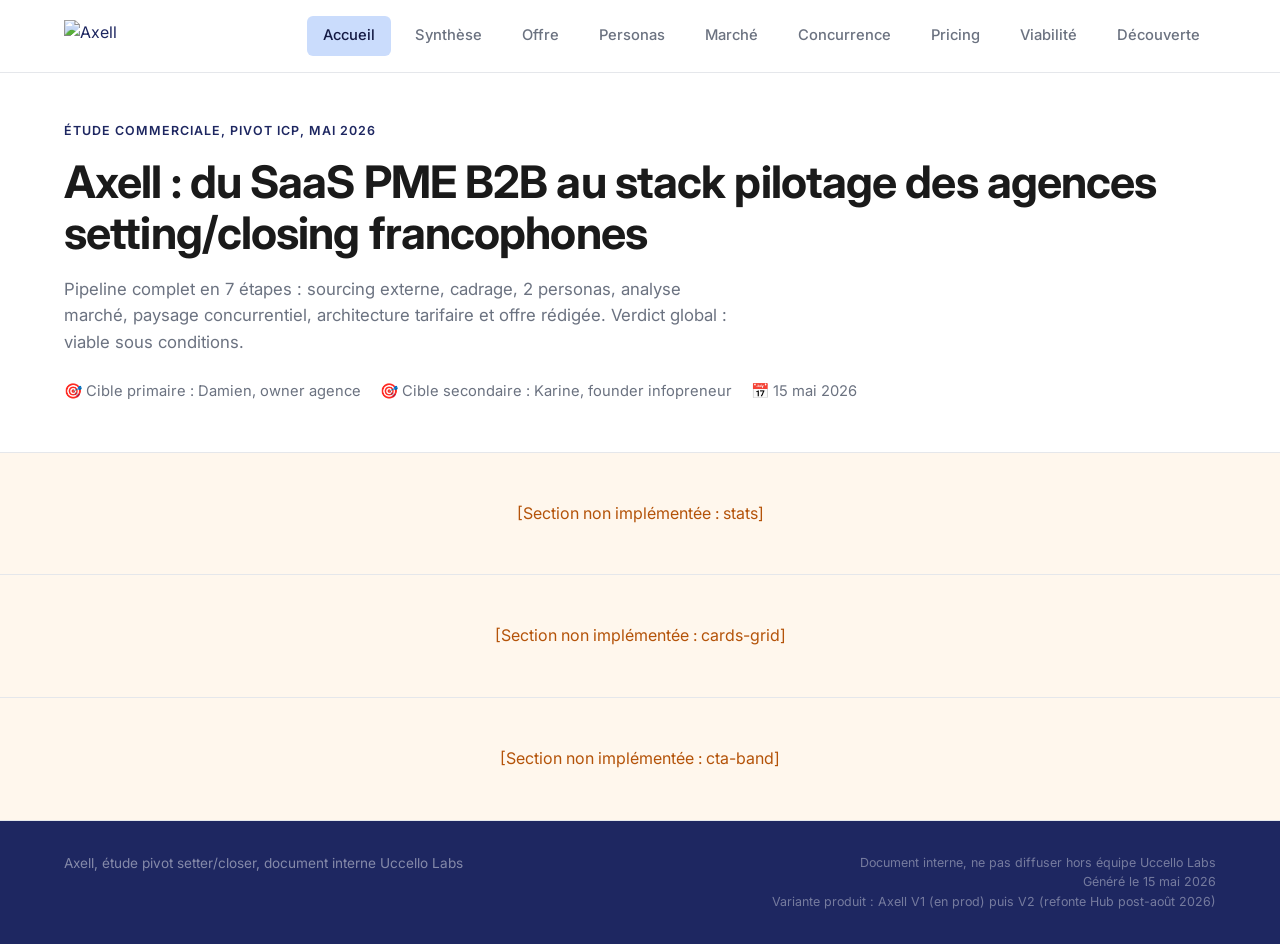
==== index.html @ 6f1c2f4d "First commit" ====
<!DOCTYPE html>
<html lang="fr">
<head>
  <meta charset="UTF-8">
  <meta name="viewport" content="width=device-width, initial-scale=1.0">
  <meta name="robots" content="noindex, nofollow">
  <meta http-equiv="Cache-Control" content="no-cache, no-store, must-revalidate">
  <meta http-equiv="Pragma" content="no-cache">
  <meta http-equiv="Expires" content="0">
  <title>Uccello Labs · CODIR</title>
  <link rel="stylesheet" href="assets/css/style.css">
</head>
<body>

<div id="app" data-loading="true">
  <div class="boot">
    <div class="boot__spinner"></div>
    <p class="boot__label">Chargement du dashboard…</p>
  </div>
</div>

<script>
  // Cache-busting for dev: append timestamp to main.js
  (function(){
    var s = document.createElement('script');
    s.src = 'assets/js/main.js?v=' + Date.now();
    s.defer = true;
    document.head.appendChild(s);
  })();
</script>
</body>
</html>
---- assets/css/style.css ----
/* ─── Defaults (overridden by branding.tokens via JS) ─── */
:root {
  --color-primary: #2740E0;
  --color-primary-dark: #1e30b8;
  --color-primary-light: #eef1fd;
  --color-primary-mid: #c7d0f9;
  --color-accent: #c7d0f9;
  --color-text: #41434C;
  --color-text-muted: #6B6E7A;
  --color-text-faint: #9699A6;
  --color-bg: #ffffff;
  --color-bg-alt: #F7F8FC;
  --color-border: #E5E7EB;
  --color-border-mid: #D1D5DB;
  --color-success: #059669;
  --color-success-light: #ecfdf5;
  --color-warning: #B45309;
  --color-warning-light: #fff7ed;
  --color-danger: #dc2626;
  --color-danger-light: #fef2f2;
  --color-footer-bg: #41434C;
  --color-footer-text: rgba(255,255,255,0.55);
  --radius-sm: 6px;
  --radius-md: 10px;
  --radius-lg: 16px;
  --max-width: 1240px;
  --font-family: 'Inter', system-ui, sans-serif;
  --shadow-sm: 0 1px 3px rgba(0,0,0,0.06);
  --shadow-md: 0 4px 16px rgba(0,0,0,0.08);
  --shadow-lg: 0 8px 32px rgba(0,0,0,0.1);
}

/* ─── Reset ─── */
*, *::before, *::after { box-sizing: border-box; margin: 0; padding: 0; }
html { font-size: clamp(15px, 1.4vw, 16px); -webkit-text-size-adjust: 100%; }
body { font-family: var(--font-family); color: var(--color-text); background: var(--color-bg-alt); line-height: 1.6; }
a { color: var(--color-primary); text-decoration: none; }
ul { list-style: none; }
img { max-width: 100%; display: block; }

.container { max-width: var(--max-width); margin: 0 auto; padding: 0 1.5rem; }

/* ─── Boot loader ─── */
.boot {
  min-height: 60vh;
  display: flex; align-items: center; justify-content: center; flex-direction: column;
  gap: 1rem; color: var(--color-text-muted);
}
.boot__spinner {
  width: 32px; height: 32px;
  border: 3px solid var(--color-primary-light);
  border-top-color: var(--color-primary);
  border-radius: 50%;
  animation: spin 0.8s linear infinite;
}
@keyframes spin { to { transform: rotate(360deg); } }
.boot--error { color: var(--color-danger); }
.boot--error pre { background: var(--color-danger-light); padding: 1rem; border-radius: var(--radius-sm); font-size: 0.85rem; }

/* ─── Nav ─── */
.nav {
  background: var(--color-bg);
  border-bottom: 1px solid var(--color-border);
}
.nav--sticky { position: sticky; top: 0; z-index: 50; }
.nav__inner {
  display: flex; align-items: center; justify-content: space-between;
  padding: 1rem 0; gap: 2rem;
}
.nav__logo img { height: 32px; }
.nav__links {
  display: flex; gap: 0.5rem; flex-wrap: wrap;
}
.nav__links a {
  display: inline-block;
  padding: 0.5rem 1rem;
  color: var(--color-text-muted);
  font-weight: 500;
  font-size: 0.92rem;
  border-radius: var(--radius-sm);
  transition: background 0.15s, color 0.15s;
}
.nav__links a:hover { background: var(--color-bg-alt); color: var(--color-text); }
.nav__links a.active { background: var(--color-primary-light); color: var(--color-primary-dark); }

/* ─── Hero ─── */
.hero {
  padding: 4rem 0 3rem;
  background: linear-gradient(180deg, var(--color-bg) 0%, var(--color-bg-alt) 100%);
  border-bottom: 1px solid var(--color-border);
}
.hero__eyebrow {
  text-transform: uppercase; letter-spacing: 0.08em;
  font-size: 0.78rem; font-weight: 600;
  color: var(--color-primary);
  margin-bottom: 1rem;
}
.hero__title {
  font-size: clamp(1.8rem, 4vw, 2.8rem);
  font-weight: 700; line-height: 1.15;
  color: var(--color-text);
  margin-bottom: 1rem;
  letter-spacing: -0.02em;
}
.hero__desc {
  font-size: 1.05rem;
  color: var(--color-text-muted);
  max-width: 680px;
  margin-bottom: 1.5rem;
}
.hero__meta { display: flex; flex-wrap: wrap; gap: 1.2rem; color: var(--color-text-muted); font-size: 0.92rem; }
.hero__meta-item { display: inline-flex; align-items: center; gap: 0.3rem; }

/* ─── Sections ─── */
.page > section { padding: 3rem 0; border-bottom: 1px solid var(--color-border); background: var(--color-bg); }
.page > section:nth-child(even) { background: var(--color-bg-alt); }
.section__header { margin-bottom: 2rem; max-width: 720px; }
.section__eyebrow {
  text-transform: uppercase; letter-spacing: 0.08em;
  font-size: 0.75rem; font-weight: 600;
  color: var(--color-primary);
  margin-bottom: 0.5rem;
}
.section__title {
  font-size: clamp(1.4rem, 2.6vw, 2rem);
  font-weight: 700; color: var(--color-text);
  margin-bottom: 0.5rem;
  letter-spacing: -0.01em;
}
.section__desc {
  color: var(--color-text-muted);
  font-size: 0.95rem;
}

/* ─── Badges ─── */
.badge {
  display: inline-block;
  padding: 0.2rem 0.6rem;
  border-radius: var(--radius-sm);
  font-size: 0.72rem;
  font-weight: 600;
  text-transform: uppercase;
  letter-spacing: 0.04em;
}
.badge--ok      { background: var(--color-success-light); color: var(--color-success); }
.badge--warn    { background: var(--color-warning-light); color: var(--color-warning); }
.badge--danger  { background: var(--color-danger-light);  color: var(--color-danger); }
.badge--neutral { background: var(--color-bg-alt);        color: var(--color-text-muted); }

/* ─── KPI Grid ─── */
.kpi-grid {
  display: grid; gap: 1rem;
  grid-template-columns: repeat(auto-fit, minmax(220px, 1fr));
}
.kpi-grid--compact { grid-template-columns: repeat(auto-fit, minmax(180px, 1fr)); }
.kpi-card {
  background: var(--color-bg);
  border: 1px solid var(--color-border);
  border-radius: var(--radius-md);
  padding: 1.25rem;
  box-shadow: var(--shadow-sm);
}
.kpi-card__icon { font-size: 1.4rem; margin-bottom: 0.4rem; }
.kpi-card__label {
  font-size: 0.78rem; color: var(--color-text-muted);
  text-transform: uppercase; letter-spacing: 0.05em;
  font-weight: 600; margin-bottom: 0.5rem;
}
.kpi-card__value {
  font-size: 1.6rem; font-weight: 700;
  color: var(--color-text);
  line-height: 1.1;
  margin-bottom: 0.3rem;
  letter-spacing: -0.01em;
}
.kpi-card__delta {
  font-size: 0.82rem; font-weight: 500;
  margin-bottom: 0.5rem;
}
.kpi-card__delta--up   { color: var(--color-success); }
.kpi-card__delta--down { color: var(--color-danger); }
.kpi-card__delta--flat { color: var(--color-text-muted); }
.kpi-card__note   { font-size: 0.8rem; color: var(--color-text-muted); margin-top: 0.4rem; }
.kpi-card__source { font-size: 0.7rem; color: var(--color-text-faint); margin-top: 0.4rem; font-style: italic; }

/* ─── OKR Cycle ─── */
.okr-cycle__head {
  background: var(--color-primary-light);
  border-radius: var(--radius-md);
  padding: 1.25rem 1.5rem;
  margin-bottom: 1.5rem;
}
.okr-cycle__meta {
  display: flex; gap: 1.5rem; flex-wrap: wrap;
  font-size: 0.88rem; color: var(--color-primary-dark);
  margin-bottom: 0.8rem;
}
.okr-cycle__code { font-weight: 700; }
.okr-cycle__bar {
  height: 6px; background: var(--color-bg);
  border-radius: 3px; overflow: hidden;
}
.okr-cycle__bar-fill {
  height: 100%; background: var(--color-primary);
  border-radius: 3px;
  transition: width 0.4s ease-out;
}
.okr-cycle__objective {
  background: var(--color-bg);
  border-left: 4px solid var(--color-primary);
  padding: 1rem 1.25rem;
  margin-bottom: 1.5rem;
  border-radius: 0 var(--radius-sm) var(--radius-sm) 0;
}
.okr-cycle__objective-label {
  font-size: 0.72rem; text-transform: uppercase; letter-spacing: 0.06em;
  color: var(--color-primary); font-weight: 600; margin-bottom: 0.4rem;
}
.okr-cycle__objective-text { font-size: 1.02rem; font-weight: 500; color: var(--color-text); }
.okr-cycle__model { font-size: 0.85rem; color: var(--color-text-muted); margin-top: 0.5rem; }
.okr-cycle__notes {
  margin-top: 1.5rem;
  background: var(--color-warning-light);
  border-left: 4px solid var(--color-warning);
  padding: 1rem 1.25rem;
  border-radius: 0 var(--radius-sm) var(--radius-sm) 0;
}
.okr-cycle__notes-label {
  font-size: 0.72rem; text-transform: uppercase; letter-spacing: 0.06em;
  color: var(--color-warning); font-weight: 600; margin-bottom: 0.5rem;
}
.okr-cycle__notes ul { padding-left: 1.2rem; list-style: disc; color: var(--color-text-muted); font-size: 0.9rem; }
.okr-cycle__notes li { margin-bottom: 0.3rem; }

/* ─── KR Grid (cycle + week) ─── */
.kr-grid {
  display: grid; gap: 1rem;
  grid-template-columns: repeat(auto-fit, minmax(280px, 1fr));
}
.kr-card {
  background: var(--color-bg);
  border: 1px solid var(--color-border);
  border-radius: var(--radius-md);
  padding: 1.25rem;
  box-shadow: var(--shadow-sm);
  display: flex; flex-direction: column; gap: 0.6rem;
}
.kr-card__head { display: flex; justify-content: space-between; align-items: center; }
.kr-card__id {
  font-size: 0.82rem; font-weight: 700;
  color: var(--color-primary); letter-spacing: 0.04em;
}
.kr-card__label { font-size: 1rem; font-weight: 600; color: var(--color-text); line-height: 1.35; }
.kr-card__def { font-size: 0.85rem; color: var(--color-text-muted); }
.kr-card__progress { margin-top: 0.3rem; }
.kr-card__progress-bar {
  height: 8px; background: var(--color-bg-alt);
  border-radius: 4px; overflow: hidden;
  margin-bottom: 0.4rem;
}
.kr-card__progress-fill {
  height: 100%; background: var(--color-primary);
  border-radius: 4px;
  transition: width 0.4s ease-out;
}
.kr-card__progress-text {
  font-size: 0.85rem; color: var(--color-text-muted);
  font-weight: 500;
}
.kr-card__meta { font-size: 0.82rem; color: var(--color-text-muted); }
.kr-card__list {
  margin-top: 0.3rem;
  font-size: 0.85rem;
}
.kr-card__list-label {
  font-size: 0.7rem; text-transform: uppercase; letter-spacing: 0.05em;
  color: var(--color-text-muted); font-weight: 600; margin-bottom: 0.3rem;
}
.kr-card__list ul { padding-left: 1rem; list-style: disc; color: var(--color-text); }
.kr-card__list li { margin-bottom: 0.2rem; }
.kr-card__list--warn ul { color: var(--color-warning); }

.kr-card--week .kr-card__progress-fill { background: var(--color-success); }

/* ─── OKR Week ─── */
.okr-week__head {
  display: flex; gap: 1.5rem; flex-wrap: wrap;
  background: var(--color-primary-light);
  border-radius: var(--radius-md);
  padding: 1rem 1.25rem;
  margin-bottom: 1rem;
  font-size: 0.88rem; color: var(--color-primary-dark);
}
.okr-week__code { font-weight: 700; }
.okr-week__objective {
  background: var(--color-bg);
  border-left: 4px solid var(--color-primary);
  padding: 1rem 1.25rem;
  margin-bottom: 1.5rem;
  border-radius: 0 var(--radius-sm) var(--radius-sm) 0;
  font-size: 0.98rem;
}
.okr-week__reported {
  margin-top: 1.5rem;
  background: var(--color-bg-alt);
  padding: 1rem 1.25rem;
  border-radius: var(--radius-sm);
}
.okr-week__reported-label {
  font-size: 0.72rem; text-transform: uppercase; letter-spacing: 0.06em;
  color: var(--color-text-muted); font-weight: 600; margin-bottom: 0.4rem;
}
.okr-week__reported ul { padding-left: 1.2rem; list-style: disc; color: var(--color-text-muted); font-size: 0.88rem; }

/* ─── Missions ─── */
.missions__day {
  margin-bottom: 1rem;
}
.missions__day-label {
  font-size: 0.9rem; font-weight: 600;
  color: var(--color-primary-dark);
  text-transform: capitalize;
}
.missions__list { display: flex; flex-direction: column; gap: 0.4rem; }
.mission {
  display: grid;
  grid-template-columns: auto auto 1fr auto auto;
  gap: 0.8rem; align-items: center;
  padding: 0.7rem 1rem;
  background: var(--color-bg);
  border: 1px solid var(--color-border);
  border-radius: var(--radius-sm);
  font-size: 0.92rem;
}
.mission--done {
  opacity: 0.55;
  text-decoration: line-through;
  background: var(--color-success-light);
  border-color: transparent;
}
.mission--off { background: var(--color-bg-alt); }
.mission__check { font-size: 1.1rem; color: var(--color-primary); }
.mission__time {
  font-size: 0.82rem; color: var(--color-text-muted);
  font-variant-numeric: tabular-nums;
  min-width: 50px;
}
.mission__label { color: var(--color-text); }
.mission__duration {
  font-size: 0.78rem; color: var(--color-text-faint);
  background: var(--color-bg-alt);
  padding: 0.15rem 0.5rem; border-radius: var(--radius-sm);
}
.mission__kr {
  font-size: 0.78rem; font-weight: 600;
  color: var(--color-primary);
  background: var(--color-primary-light);
  padding: 0.15rem 0.5rem; border-radius: var(--radius-sm);
}
.mission__kr--off {
  color: var(--color-text-muted);
  background: var(--color-bg-alt);
}

/* ─── Finance ─── */
.finance__head {
  display: grid;
  grid-template-columns: minmax(220px, 1fr) 2fr;
  gap: 1.5rem;
  margin-bottom: 1.5rem;
}
.finance__mrr {
  background: var(--color-primary);
  color: var(--color-bg);
  padding: 1.5rem;
  border-radius: var(--radius-md);
}
.finance__mrr-label {
  font-size: 0.78rem; text-transform: uppercase; letter-spacing: 0.06em;
  opacity: 0.8; font-weight: 600; margin-bottom: 0.6rem;
}
.finance__mrr-value {
  font-size: 2.2rem; font-weight: 700; line-height: 1;
  margin-bottom: 0.5rem; letter-spacing: -0.02em;
}
.finance__mrr-asof { font-size: 0.82rem; opacity: 0.75; }
.finance__breakdown {
  background: var(--color-bg);
  border: 1px solid var(--color-border);
  border-radius: var(--radius-md);
  padding: 1.25rem;
}
.finance__breakdown-label {
  font-size: 0.78rem; text-transform: uppercase; letter-spacing: 0.06em;
  color: var(--color-text-muted); font-weight: 600; margin-bottom: 0.8rem;
}
.finance__breakdown-list { display: flex; flex-direction: column; gap: 0.6rem; }
.finance__breakdown-item { display: flex; flex-direction: column; gap: 0.3rem; }
.finance__breakdown-row {
  display: flex; justify-content: space-between;
  font-size: 0.9rem; color: var(--color-text);
}
.finance__breakdown-name { font-weight: 500; }
.finance__breakdown-value { color: var(--color-text-muted); font-variant-numeric: tabular-nums; }
.finance__breakdown-bar {
  height: 6px; background: var(--color-bg-alt);
  border-radius: 3px; overflow: hidden;
}
.finance__breakdown-fill {
  height: 100%; background: var(--color-primary);
  border-radius: 3px;
}
.finance__metrics {
  display: grid; gap: 1rem;
  grid-template-columns: repeat(auto-fit, minmax(180px, 1fr));
}
.finance__metric {
  background: var(--color-bg);
  border: 1px solid var(--color-border);
  border-radius: var(--radius-md);
  padding: 1rem 1.2rem;
}
.finance__metric-label {
  font-size: 0.78rem; color: var(--color-text-muted);
  text-transform: uppercase; letter-spacing: 0.05em;
  font-weight: 600; margin-bottom: 0.4rem;
}
.finance__metric-value {
  font-size: 1.2rem; font-weight: 700; color: var(--color-text);
  margin-bottom: 0.2rem;
}
.finance__metric-source { font-size: 0.72rem; color: var(--color-text-faint); font-style: italic; }
.finance__notes {
  margin-top: 1.5rem;
  background: var(--color-bg-alt);
  padding: 1rem 1.25rem;
  border-radius: var(--radius-sm);
}
.finance__notes ul { padding-left: 1.2rem; list-style: disc; color: var(--color-text-muted); font-size: 0.85rem; }

.finance__invoices {
  margin-top: 1.5rem;
  background: var(--color-warning-light);
  border-left: 4px solid var(--color-warning);
  padding: 1rem 1.25rem;
  border-radius: 0 var(--radius-sm) var(--radius-sm) 0;
}
.finance__invoices-label {
  font-size: 0.72rem; text-transform: uppercase; letter-spacing: 0.06em;
  color: var(--color-warning); font-weight: 600; margin-bottom: 0.6rem;
}
.finance__invoices-list { display: flex; flex-direction: column; gap: 0.4rem; }
.finance__invoices-item {
  display: grid;
  grid-template-columns: 1fr auto;
  gap: 0.4rem 1rem;
  align-items: baseline;
  font-size: 0.9rem;
}
.finance__invoices-name { color: var(--color-text); font-weight: 500; }
.finance__invoices-value { color: var(--color-warning); font-weight: 700; font-variant-numeric: tabular-nums; }
.finance__invoices-source { grid-column: 1 / -1; font-size: 0.72rem; color: var(--color-text-faint); font-style: italic; }

/* ─── Projects ─── */
.projects__grid {
  display: grid; gap: 1rem;
  grid-template-columns: repeat(auto-fit, minmax(320px, 1fr));
}
.project-card {
  background: var(--color-bg);
  border: 1px solid var(--color-border);
  border-radius: var(--radius-md);
  padding: 1.25rem;
  box-shadow: var(--shadow-sm);
  display: flex; flex-direction: column; gap: 0.7rem;
}
.project-card--active   { border-left: 4px solid var(--color-success); }
.project-card--at_risk  { border-left: 4px solid var(--color-warning); }
.project-card--parked,
.project-card--pending  { border-left: 4px solid var(--color-text-faint); }
.project-card__head { display: flex; justify-content: space-between; align-items: flex-start; gap: 1rem; }
.project-card__name { font-size: 1.1rem; font-weight: 700; color: var(--color-text); letter-spacing: -0.01em; }
.project-card__tagline { font-size: 0.88rem; color: var(--color-text-muted); }
.project-card__row {
  display: grid;
  grid-template-columns: repeat(4, 1fr);
  gap: 0.6rem;
  margin-top: 0.4rem;
}
.project-card__cell-label {
  font-size: 0.68rem; color: var(--color-text-faint);
  text-transform: uppercase; letter-spacing: 0.05em;
  font-weight: 600; margin-bottom: 0.2rem;
}
.project-card__cell-value {
  font-size: 0.9rem; font-weight: 600;
  color: var(--color-text);
}
.project-card__krs { display: flex; gap: 0.4rem; flex-wrap: wrap; }
.project-card__kr {
  font-size: 0.72rem; font-weight: 600;
  color: var(--color-primary);
  background: var(--color-primary-light);
  padding: 0.15rem 0.5rem; border-radius: var(--radius-sm);
}
.project-card__list { font-size: 0.85rem; }
.project-card__list-label {
  font-size: 0.7rem; text-transform: uppercase; letter-spacing: 0.05em;
  color: var(--color-text-muted); font-weight: 600; margin-bottom: 0.3rem;
}
.project-card__list ul { padding-left: 1rem; list-style: disc; color: var(--color-text); }
.project-card__list li { margin-bottom: 0.2rem; }
.project-card__list--warn ul { color: var(--color-warning); }

/* ─── Team ─── */
.team__grid {
  display: grid; gap: 1rem;
  grid-template-columns: repeat(auto-fit, minmax(280px, 1fr));
}
.team-card {
  background: var(--color-bg);
  border: 1px solid var(--color-border);
  border-radius: var(--radius-md);
  padding: 1.25rem;
  box-shadow: var(--shadow-sm);
  display: flex; flex-direction: column; gap: 0.7rem;
}
.team-card--saturated { border-left: 4px solid var(--color-warning); }
.team-card--ok        { border-left: 4px solid var(--color-success); }
.team-card--tbd       { border-left: 4px solid var(--color-text-faint); }
.team-card__head { display: flex; justify-content: space-between; align-items: flex-start; gap: 1rem; }
.team-card__name { font-size: 1.05rem; font-weight: 700; color: var(--color-text); }
.team-card__role { font-size: 0.85rem; color: var(--color-text-muted); }
.team-card__load-label {
  font-size: 0.7rem; text-transform: uppercase; letter-spacing: 0.05em;
  color: var(--color-text-muted); font-weight: 600; margin-bottom: 0.3rem;
}
.team-card__load-bar {
  position: relative; height: 14px;
  background: var(--color-bg-alt);
  border-radius: 7px; overflow: hidden;
}
.team-card__load-fill {
  height: 100%; background: var(--color-primary);
  border-radius: 7px;
  transition: width 0.4s ease-out;
}
.team-card--saturated .team-card__load-fill { background: var(--color-warning); }
.team-card__load-pct {
  position: absolute; right: 0.5rem; top: 50%;
  transform: translateY(-50%);
  font-size: 0.72rem; font-weight: 700;
  color: var(--color-bg);
  mix-blend-mode: difference;
}
.team-card__load-tbd { font-size: 0.85rem; color: var(--color-text-faint); font-style: italic; }
.team-card__focus-label {
  font-size: 0.7rem; text-transform: uppercase; letter-spacing: 0.05em;
  color: var(--color-text-muted); font-weight: 600; margin-bottom: 0.3rem;
}
.team-card__focus-text { font-size: 0.9rem; color: var(--color-text); }
.team-card__list { font-size: 0.85rem; }
.team-card__list-label {
  font-size: 0.7rem; text-transform: uppercase; letter-spacing: 0.05em;
  color: var(--color-text-muted); font-weight: 600; margin-bottom: 0.3rem;
}
.team-card__list ul { padding-left: 1rem; list-style: disc; color: var(--color-text); }
.team-card__list--warn ul { color: var(--color-warning); }
.team-card__days { font-size: 0.78rem; color: var(--color-text-faint); }

/* ─── Agenda ─── */
.agenda__columns {
  display: grid; gap: 2rem;
  grid-template-columns: repeat(auto-fit, minmax(320px, 1fr));
}
.agenda__col-title {
  font-size: 0.95rem; font-weight: 700;
  color: var(--color-text);
  text-transform: uppercase; letter-spacing: 0.04em;
  margin-bottom: 1rem;
  padding-bottom: 0.5rem;
  border-bottom: 1px solid var(--color-border);
}
.agenda__list { display: flex; flex-direction: column; gap: 0.7rem; }
.agenda__item {
  background: var(--color-bg);
  border: 1px solid var(--color-border);
  border-radius: var(--radius-sm);
  padding: 0.9rem 1.1rem;
}
.agenda__item-head {
  display: flex; gap: 0.5rem; align-items: center;
  flex-wrap: wrap;
  margin-bottom: 0.4rem;
  font-size: 0.78rem;
}
.agenda__item-id {
  font-weight: 700; color: var(--color-primary);
  font-variant-numeric: tabular-nums;
}
.agenda__item-due {
  color: var(--color-text-muted);
  font-variant-numeric: tabular-nums;
}
.agenda__item-label {
  font-size: 0.95rem; font-weight: 600;
  color: var(--color-text);
  margin-bottom: 0.3rem;
}
.agenda__item-owner { font-size: 0.82rem; color: var(--color-text-muted); margin-bottom: 0.2rem; }
.agenda__item-context { font-size: 0.85rem; color: var(--color-text-muted); }
.agenda__item--milestone .agenda__item-date {
  font-size: 0.8rem; font-weight: 700; color: var(--color-primary);
  margin-bottom: 0.2rem;
  font-variant-numeric: tabular-nums;
}

/* ─── Footer ─── */
.footer {
  background: var(--color-footer-bg);
  color: var(--color-footer-text);
  padding: 2rem 0;
  font-size: 0.85rem;
}
.footer__inner {
  display: flex; justify-content: space-between; gap: 2rem; flex-wrap: wrap;
}
.footer__brand { font-size: 1rem; font-weight: 600; color: var(--color-bg); margin-bottom: 0.3rem; }
.footer__tagline { opacity: 0.7; }
.footer__right { text-align: right; }
.footer__badge { font-weight: 600; color: var(--color-bg); margin-bottom: 0.3rem; opacity: 0.85; }
.footer__note { opacity: 0.6; font-size: 0.78rem; }

/* ─── Unknown section fallback ─── */
.section--unknown {
  background: var(--color-warning-light) !important;
  color: var(--color-warning);
  text-align: center;
}

/* ─── Responsive ─── */
@media (max-width: 768px) {
  .nav__inner { flex-direction: column; align-items: flex-start; gap: 0.8rem; }
  .nav__links { flex-wrap: wrap; }
  .finance__head { grid-template-columns: 1fr; }
  .project-card__row { grid-template-columns: repeat(2, 1fr); }
  .mission {
    grid-template-columns: auto 1fr;
    gap: 0.5rem;
  }
  .mission__time, .mission__duration, .mission__kr {
    grid-column: 2;
    justify-self: start;
  }
  .footer__inner { flex-direction: column; }
  .footer__right { text-align: left; }
}
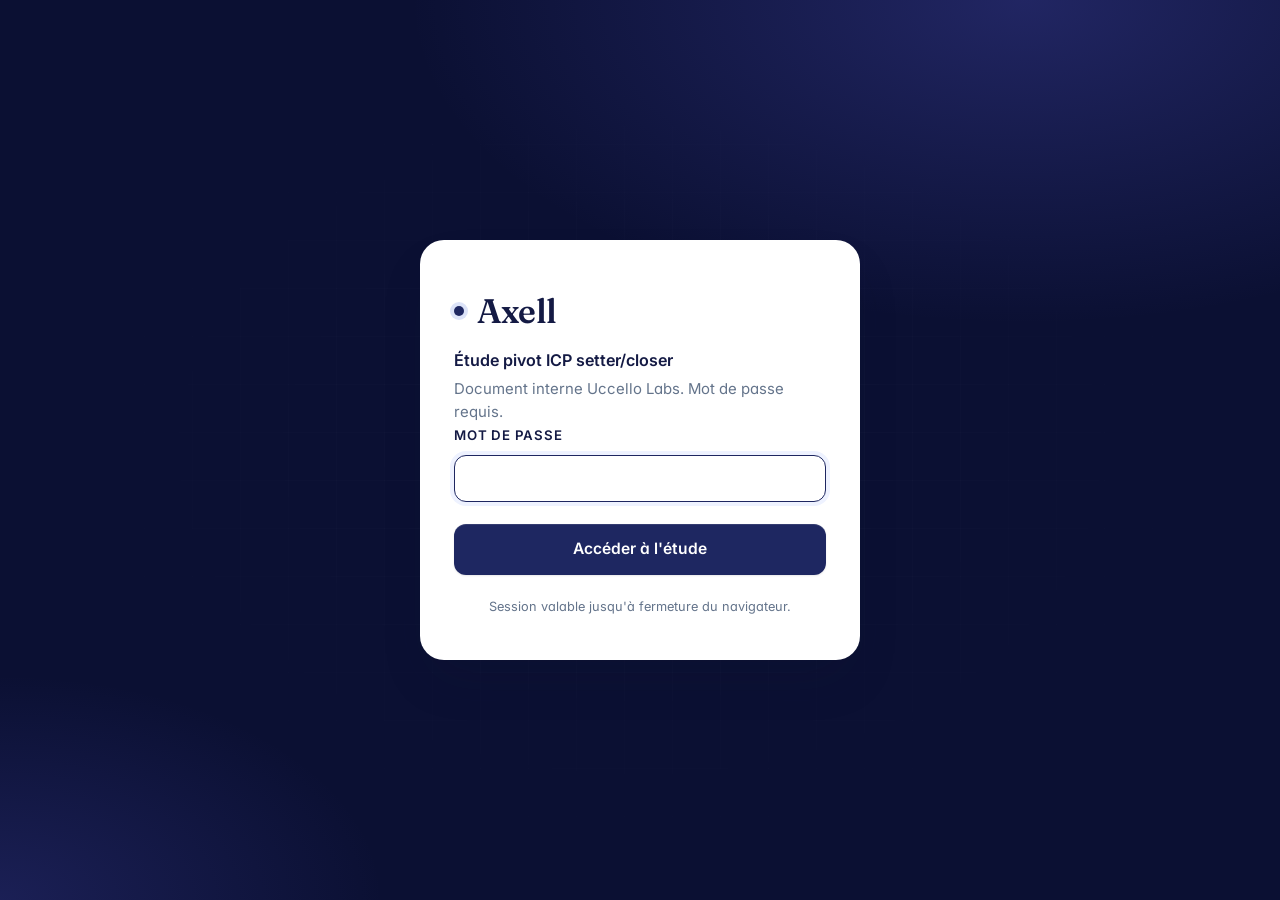
==== commit 84dedbc8: "feat: use legacy" ====
--- a/index.html
+++ b/index.html
@@ -5,28 +5,146 @@
   <meta name="viewport" content="width=device-width, initial-scale=1.0">
   <meta name="robots" content="noindex, nofollow">
   <meta http-equiv="Cache-Control" content="no-cache, no-store, must-revalidate">
-  <meta http-equiv="Pragma" content="no-cache">
-  <meta http-equiv="Expires" content="0">
-  <title>Uccello Labs · CODIR</title>
+  <title>Axell, étude pivot ICP setter/closer</title>
+  <meta name="description" content="Étude commerciale interne du pivot ICP Axell vers les agences setting/closing francophones et infopreneurs avec équipe sales internalisée.">
+  <link rel="preconnect" href="https://fonts.googleapis.com">
+  <link rel="preconnect" href="https://fonts.gstatic.com" crossorigin>
+  <link href="https://fonts.googleapis.com/css2?family=Fraunces:opsz,wght@9..144,500;9..144,600;9..144,700&family=Inter:wght@400;500;600;700&display=swap" rel="stylesheet">
   <link rel="stylesheet" href="assets/css/style.css">
+  <script>document.documentElement.classList.add('js');</script>
+  <script src="assets/js/auth.js"></script>
 </head>
-<body>
+<body class="auth-pending" data-page="index">
 
-<div id="app" data-loading="true">
-  <div class="boot">
-    <div class="boot__spinner"></div>
-    <p class="boot__label">Chargement du dashboard…</p>
-  </div>
-</div>
+<header id="site-header" hidden></header>
 
-<script>
-  // Cache-busting for dev: append timestamp to main.js
-  (function(){
-    var s = document.createElement('script');
-    s.src = 'assets/js/main.js?v=' + Date.now();
-    s.defer = true;
-    document.head.appendChild(s);
-  })();
-</script>
+<main>
+
+  <section class="hero">
+    <div class="container">
+      <div class="hero__inner">
+        <div class="hero__eyebrow">Étude commerciale, pivot ICP, mai 2026</div>
+        <h1 class="hero__title">Du SaaS PME B2B au stack pilotage des agences setting/closing francophones</h1>
+        <p class="hero__desc">Pipeline complet en 7 étapes : sourcing externe, cadrage, 2 personas, analyse marché, paysage concurrentiel, architecture tarifaire et offre rédigée. Verdict global : viable sous conditions.</p>
+        <div class="hero__meta">
+          <span class="hero__meta-item">
+            <svg viewBox="0 0 24 24" fill="none" stroke="currentColor" stroke-width="2" stroke-linecap="round" stroke-linejoin="round" aria-hidden="true"><circle cx="12" cy="12" r="10"/><circle cx="12" cy="12" r="6"/><circle cx="12" cy="12" r="2"/></svg>
+            <span>Cible primaire : Damien, owner agence</span>
+          </span>
+          <span class="hero__meta-item">
+            <svg viewBox="0 0 24 24" fill="none" stroke="currentColor" stroke-width="2" stroke-linecap="round" stroke-linejoin="round" aria-hidden="true"><circle cx="12" cy="12" r="10"/><circle cx="12" cy="12" r="6"/></svg>
+            <span>Cible secondaire : Karine, founder infopreneur</span>
+          </span>
+          <span class="hero__meta-item">
+            <svg viewBox="0 0 24 24" fill="none" stroke="currentColor" stroke-width="2" stroke-linecap="round" stroke-linejoin="round" aria-hidden="true"><rect x="3" y="4" width="18" height="18" rx="2"/><line x1="16" y1="2" x2="16" y2="6"/><line x1="8" y1="2" x2="8" y2="6"/><line x1="3" y1="10" x2="21" y2="10"/></svg>
+            <span>15 mai 2026</span>
+          </span>
+        </div>
+      </div>
+    </div>
+  </section>
+
+  <section class="section">
+    <div class="container">
+      <div class="stats reveal-stagger">
+        <div class="stat"><div class="stat__number">8/10</div><div class="stat__label">Score douleur prioritaire</div></div>
+        <div class="stat"><div class="stat__number">990€</div><div class="stat__label">Tier sweet spot HT/mois</div></div>
+        <div class="stat"><div class="stat__number">6</div><div class="stat__label">Concurrents directs analysés</div></div>
+        <div class="stat"><div class="stat__number">Viable</div><div class="stat__label">Sous 4 conditions à lever</div></div>
+      </div>
+    </div>
+  </section>
+
+  <section class="section section--alt">
+    <div class="container">
+      <div class="section-header reveal">
+        <div class="section-header__eyebrow">Sections de l'étude</div>
+        <h2 class="section-header__title">Étude complète en 8 sections</h2>
+        <p class="section-header__desc">Naviguez à travers les pages produites par le pipeline. Chaque section reproduit le travail des étapes correspondantes, sourcée et auditable.</p>
+      </div>
+      <div class="cards-grid cards-grid--3 reveal-stagger">
+
+        <a class="card" href="pages/synthese.html">
+          <div class="card__icon"><svg viewBox="0 0 24 24" fill="none" stroke="currentColor" stroke-width="2" stroke-linecap="round" stroke-linejoin="round" aria-hidden="true"><path d="M14 2H6a2 2 0 0 0-2 2v16a2 2 0 0 0 2 2h12a2 2 0 0 0 2-2V8z"/><polyline points="14 2 14 8 20 8"/><line x1="16" y1="13" x2="8" y2="13"/><line x1="16" y1="17" x2="8" y2="17"/><polyline points="10 9 9 9 8 9"/></svg></div>
+          <div class="card__title">Synthèse</div>
+          <div class="card__body">Lecture en 3 minutes : idée, problème, marché, différenciation, verdict, prochaines étapes.</div>
+          <span class="card__arrow">Lire la synthèse <svg viewBox="0 0 24 24" fill="none" stroke="currentColor" stroke-width="2.5" stroke-linecap="round" stroke-linejoin="round"><line x1="5" y1="12" x2="19" y2="12"/><polyline points="12 5 19 12 12 19"/></svg></span>
+        </a>
+
+        <a class="card" href="pages/offre.html">
+          <div class="card__icon"><svg viewBox="0 0 24 24" fill="none" stroke="currentColor" stroke-width="2" stroke-linecap="round" stroke-linejoin="round" aria-hidden="true"><polygon points="12 2 15.09 8.26 22 9.27 17 14.14 18.18 21.02 12 17.77 5.82 21.02 7 14.14 2 9.27 8.91 8.26 12 2"/></svg></div>
+          <div class="card__title">Offre</div>
+          <div class="card__body">L'offre rédigée pour les 2 cibles. One-pager Damien primaire, déclinaison Karine.</div>
+          <span class="card__arrow">Voir l'offre <svg viewBox="0 0 24 24" fill="none" stroke="currentColor" stroke-width="2.5" stroke-linecap="round" stroke-linejoin="round"><line x1="5" y1="12" x2="19" y2="12"/><polyline points="12 5 19 12 12 19"/></svg></span>
+        </a>
+
+        <a class="card" href="pages/personas.html">
+          <div class="card__icon"><svg viewBox="0 0 24 24" fill="none" stroke="currentColor" stroke-width="2" stroke-linecap="round" stroke-linejoin="round" aria-hidden="true"><path d="M17 21v-2a4 4 0 0 0-4-4H5a4 4 0 0 0-4 4v2"/><circle cx="9" cy="7" r="4"/><path d="M23 21v-2a4 4 0 0 0-3-3.87"/><path d="M16 3.13a4 4 0 0 1 0 7.75"/></svg></div>
+          <div class="card__title">Personas</div>
+          <div class="card__body">2 profils acheteurs détaillés : Damien (owner agence) et Karine (founder infopreneur).</div>
+          <span class="card__arrow">Explorer les personas <svg viewBox="0 0 24 24" fill="none" stroke="currentColor" stroke-width="2.5" stroke-linecap="round" stroke-linejoin="round"><line x1="5" y1="12" x2="19" y2="12"/><polyline points="12 5 19 12 12 19"/></svg></span>
+        </a>
+
+        <a class="card" href="pages/marche.html">
+          <div class="card__icon"><svg viewBox="0 0 24 24" fill="none" stroke="currentColor" stroke-width="2" stroke-linecap="round" stroke-linejoin="round" aria-hidden="true"><line x1="18" y1="20" x2="18" y2="10"/><line x1="12" y1="20" x2="12" y2="4"/><line x1="6" y1="20" x2="6" y2="14"/></svg></div>
+          <div class="card__title">Marché</div>
+          <div class="card__body">Taille du marché francophone, canal de distribution retenu, maturité d'achat.</div>
+          <span class="card__arrow">Analyser le marché <svg viewBox="0 0 24 24" fill="none" stroke="currentColor" stroke-width="2.5" stroke-linecap="round" stroke-linejoin="round"><line x1="5" y1="12" x2="19" y2="12"/><polyline points="12 5 19 12 12 19"/></svg></span>
+        </a>
+
+        <a class="card" href="pages/concurrence.html">
+          <div class="card__icon"><svg viewBox="0 0 24 24" fill="none" stroke="currentColor" stroke-width="2" stroke-linecap="round" stroke-linejoin="round" aria-hidden="true"><path d="M12 22s8-4 8-10V5l-8-3-8 3v7c0 6 8 10 8 10z"/></svg></div>
+          <div class="card__title">Concurrence</div>
+          <div class="card__body">6 concurrents directs analysés. Zone de différenciation tranchée et 6 battlecards.</div>
+          <span class="card__arrow">Voir les battlecards <svg viewBox="0 0 24 24" fill="none" stroke="currentColor" stroke-width="2.5" stroke-linecap="round" stroke-linejoin="round"><line x1="5" y1="12" x2="19" y2="12"/><polyline points="12 5 19 12 12 19"/></svg></span>
+        </a>
+
+        <a class="card" href="pages/pricing.html">
+          <div class="card__icon"><svg viewBox="0 0 24 24" fill="none" stroke="currentColor" stroke-width="2" stroke-linecap="round" stroke-linejoin="round" aria-hidden="true"><line x1="12" y1="1" x2="12" y2="23"/><path d="M17 5H9.5a3.5 3.5 0 0 0 0 7h5a3.5 3.5 0 0 1 0 7H6"/></svg></div>
+          <div class="card__title">Pricing</div>
+          <div class="card__body">5 tiers : Solo, Starter, Growth, Scale, Enterprise. Marges brutes 63 à 85 %.</div>
+          <span class="card__arrow">Voir la grille <svg viewBox="0 0 24 24" fill="none" stroke="currentColor" stroke-width="2.5" stroke-linecap="round" stroke-linejoin="round"><line x1="5" y1="12" x2="19" y2="12"/><polyline points="12 5 19 12 12 19"/></svg></span>
+        </a>
+
+        <a class="card" href="pages/viabilite.html">
+          <div class="card__icon"><svg viewBox="0 0 24 24" fill="none" stroke="currentColor" stroke-width="2" stroke-linecap="round" stroke-linejoin="round" aria-hidden="true"><path d="M22 11.08V12a10 10 0 1 1-5.93-9.14"/><polyline points="22 4 12 14.01 9 11.01"/></svg></div>
+          <div class="card__title">Viabilité</div>
+          <div class="card__body">Score sur 6 critères. Verdict viable sous 4 conditions à lever avant pilote.</div>
+          <span class="card__arrow">Évaluer la viabilité <svg viewBox="0 0 24 24" fill="none" stroke="currentColor" stroke-width="2.5" stroke-linecap="round" stroke-linejoin="round"><line x1="5" y1="12" x2="19" y2="12"/><polyline points="12 5 19 12 12 19"/></svg></span>
+        </a>
+
+        <a class="card" href="pages/decouverte.html">
+          <div class="card__icon"><svg viewBox="0 0 24 24" fill="none" stroke="currentColor" stroke-width="2" stroke-linecap="round" stroke-linejoin="round" aria-hidden="true"><circle cx="11" cy="11" r="8"/><line x1="21" y1="21" x2="16.65" y2="16.65"/></svg></div>
+          <div class="card__title">Découverte</div>
+          <div class="card__body">Analyse initiale des opportunités. 3 idées scorées, 35 sources externes citées.</div>
+          <span class="card__arrow">Lire la découverte <svg viewBox="0 0 24 24" fill="none" stroke="currentColor" stroke-width="2.5" stroke-linecap="round" stroke-linejoin="round"><line x1="5" y1="12" x2="19" y2="12"/><polyline points="12 5 19 12 12 19"/></svg></span>
+        </a>
+
+      </div>
+    </div>
+  </section>
+
+  <section class="section">
+    <div class="container">
+      <div class="cta-band cta-band--primary reveal">
+        <div class="cta-band__inner">
+          <div class="cta-band__eyebrow">Document interne</div>
+          <h3 class="cta-band__title">À diffuser uniquement en équipe Uccello Labs</h3>
+          <p class="cta-band__desc">Cette étude est un document de pilotage interne. Elle contient des estimations marché, des conditions de viabilité non encore validées terrain et des grilles tarifaires en construction. Ne pas partager hors équipe sans aval Jonathan SARDO.</p>
+          <div class="cta-band__columns">
+            <div><div class="cta-band__col-label">Statut</div><div class="cta-band__col-value">v1 hypothèses sourcées</div></div>
+            <div><div class="cta-band__col-label">Pré-requis v2</div><div class="cta-band__col-value">5 à 10 entretiens terrain</div></div>
+            <div><div class="cta-band__col-label">Date révision</div><div class="cta-band__col-value">Post-entretiens (juin 2026)</div></div>
+          </div>
+        </div>
+      </div>
+    </div>
+  </section>
+
+</main>
+
+<footer id="site-footer" hidden></footer>
+
+<script src="assets/js/main.js" defer></script>
 </body>
 </html>
--- a/assets/css/style.css
+++ b/assets/css/style.css
@@ -1,657 +1,808 @@
-/* ─── Defaults (overridden by branding.tokens via JS) ─── */
+/* ===========================================================================
+   Axell, étude pivot ICP setter/closer, design system v2 (refonte UI premium).
+   Look éditorial B2B sérieux : Fraunces serif pour titres + Inter pour body.
+   Palette navy enrichie avec accent indigo, ombres multi-layer, hover travaillés.
+   =========================================================================== */
+
 :root {
-  --color-primary: #2740E0;
-  --color-primary-dark: #1e30b8;
-  --color-primary-light: #eef1fd;
-  --color-primary-mid: #c7d0f9;
-  --color-accent: #c7d0f9;
-  --color-text: #41434C;
-  --color-text-muted: #6B6E7A;
-  --color-text-faint: #9699A6;
-  --color-bg: #ffffff;
-  --color-bg-alt: #F7F8FC;
-  --color-border: #E5E7EB;
-  --color-border-mid: #D1D5DB;
-  --color-success: #059669;
-  --color-success-light: #ecfdf5;
-  --color-warning: #B45309;
-  --color-warning-light: #fff7ed;
-  --color-danger: #dc2626;
-  --color-danger-light: #fef2f2;
-  --color-footer-bg: #41434C;
-  --color-footer-text: rgba(255,255,255,0.55);
-  --radius-sm: 6px;
-  --radius-md: 10px;
-  --radius-lg: 16px;
-  --max-width: 1240px;
-  --font-family: 'Inter', system-ui, sans-serif;
-  --shadow-sm: 0 1px 3px rgba(0,0,0,0.06);
-  --shadow-md: 0 4px 16px rgba(0,0,0,0.08);
-  --shadow-lg: 0 8px 32px rgba(0,0,0,0.1);
-}
-
-/* ─── Reset ─── */
+  /* === Palette navy enrichie === */
+  --c-navy-950:  #0B1033;
+  --c-navy-900:  #141a44;
+  --c-navy-800:  #1E2761;
+  --c-navy-700:  #2A3478;
+  --c-navy-600:  #3B4892;
+  --c-navy-500:  #5466B0;
+  --c-navy-100:  #DCE3F8;
+  --c-navy-50:   #EEF2FF;
+
+  --c-indigo-600: #4F46E5;
+  --c-indigo-500: #6366F1;
+  --c-indigo-100: #E0E7FF;
+
+  --c-slate-900: #0F172A;
+  --c-slate-800: #1E293B;
+  --c-slate-700: #334155;
+  --c-slate-600: #475569;
+  --c-slate-500: #64748B;
+  --c-slate-400: #94A3B8;
+  --c-slate-300: #CBD5E1;
+  --c-slate-200: #E2E8F0;
+  --c-slate-100: #F1F5F9;
+  --c-slate-50:  #F8FAFC;
+
+  --c-white:     #ffffff;
+  --c-success:   #059669;
+  --c-success-bg:#ECFDF5;
+  --c-warning:   #B45309;
+  --c-warning-bg:#FFFBEB;
+  --c-danger:    #DC2626;
+  --c-danger-bg: #FEF2F2;
+
+  /* === Aliases sémantiques === */
+  --color-primary:        var(--c-navy-800);
+  --color-primary-dark:   var(--c-navy-900);
+  --color-primary-light:  var(--c-navy-100);
+  --color-primary-pale:   var(--c-navy-50);
+  --color-accent:         var(--c-indigo-500);
+  --color-accent-dark:    var(--c-indigo-600);
+  --color-text:           var(--c-slate-900);
+  --color-text-mid:       var(--c-slate-700);
+  --color-text-muted:     var(--c-slate-500);
+  --color-bg:             var(--c-white);
+  --color-bg-alt:         #F1F4FB;
+  --color-bg-tinted:      #F4F6FC;
+  --color-border:         var(--c-slate-200);
+  --color-border-strong:  var(--c-slate-300);
+  --color-footer-bg:      var(--c-navy-950);
+  --color-footer-text:    rgba(255,255,255,0.7);
+  --color-success:        var(--c-success);
+  --color-success-light:  var(--c-success-bg);
+  --color-warning:        var(--c-warning);
+  --color-warning-light:  var(--c-warning-bg);
+  --color-danger:         var(--c-danger);
+  --color-danger-light:   var(--c-danger-bg);
+
+  /* === Spacing === */
+  --space-1:  0.25rem;  --space-2:  0.5rem;   --space-3: 0.75rem;
+  --space-4:  1rem;     --space-5:  1.25rem;  --space-6: 1.5rem;
+  --space-8:  2rem;     --space-10: 2.5rem;   --space-12: 3rem;
+  --space-16: 4rem;     --space-20: 5rem;     --space-24: 6rem;
+  --space-32: 8rem;
+
+  /* === Conteneurs === */
+  --max-width:     1240px;
+  --content-width: 760px;
+
+  /* === Rayons === */
+  --radius-sm: 8px;
+  --radius-md: 12px;
+  --radius-lg: 18px;
+  --radius-xl: 24px;
+
+  /* === Ombres multi-layer === */
+  --shadow-xs: 0 1px 2px rgba(15,23,42,0.04);
+  --shadow-sm: 0 1px 3px rgba(15,23,42,0.06), 0 1px 2px rgba(15,23,42,0.04);
+  --shadow-md: 0 4px 6px -1px rgba(15,23,42,0.08), 0 2px 4px -2px rgba(15,23,42,0.05);
+  --shadow-lg: 0 10px 25px -5px rgba(15,23,42,0.10), 0 8px 10px -6px rgba(15,23,42,0.04);
+  --shadow-xl: 0 25px 50px -12px rgba(15,23,42,0.18);
+  --shadow-card-hover: 0 12px 24px -8px rgba(30,39,97,0.18), 0 4px 8px -2px rgba(30,39,97,0.08);
+  --shadow-glow: 0 0 0 1px var(--c-navy-100), 0 12px 32px -8px rgba(30,39,97,0.18);
+
+  /* === Animation === */
+  --ease-spring:   cubic-bezier(0.34, 1.56, 0.64, 1);
+  --ease-out-expo: cubic-bezier(0.16, 1, 0.3, 1);
+  --ease-out-soft: cubic-bezier(0.22, 1, 0.36, 1);
+  --t-reveal:  0.7s;
+  --t-stagger: 0.55s;
+  --t-fast:    0.15s;
+  --t-base:    0.25s;
+}
+
+/* ===== Reset ===== */
 *, *::before, *::after { box-sizing: border-box; margin: 0; padding: 0; }
-html { font-size: clamp(15px, 1.4vw, 16px); -webkit-text-size-adjust: 100%; }
-body { font-family: var(--font-family); color: var(--color-text); background: var(--color-bg-alt); line-height: 1.6; }
-a { color: var(--color-primary); text-decoration: none; }
-ul { list-style: none; }
-img { max-width: 100%; display: block; }
-
-.container { max-width: var(--max-width); margin: 0 auto; padding: 0 1.5rem; }
-
-/* ─── Boot loader ─── */
-.boot {
-  min-height: 60vh;
-  display: flex; align-items: center; justify-content: center; flex-direction: column;
-  gap: 1rem; color: var(--color-text-muted);
-}
-.boot__spinner {
-  width: 32px; height: 32px;
-  border: 3px solid var(--color-primary-light);
-  border-top-color: var(--color-primary);
-  border-radius: 50%;
-  animation: spin 0.8s linear infinite;
-}
-@keyframes spin { to { transform: rotate(360deg); } }
-.boot--error { color: var(--color-danger); }
-.boot--error pre { background: var(--color-danger-light); padding: 1rem; border-radius: var(--radius-sm); font-size: 0.85rem; }
-
-/* ─── Nav ─── */
+html { font-size: clamp(15px, 1.5vw, 17px); -webkit-text-size-adjust: 100%; scroll-behavior: smooth; }
+body {
+  font-family: 'Inter', system-ui, -apple-system, sans-serif;
+  color: var(--color-text);
+  background: var(--color-bg);
+  line-height: 1.65;
+  -webkit-font-smoothing: antialiased;
+  font-feature-settings: 'cv11', 'ss01', 'ss03';
+}
+img, video, iframe { max-width: 100%; height: auto; display: block; }
+a { color: inherit; text-decoration: none; }
+button { font: inherit; color: inherit; cursor: pointer; background: none; border: none; }
+svg { display: block; }
+
+/* ===== Typographie ===== */
+.font-display, h1, h2 {
+  font-family: 'Fraunces', Georgia, serif;
+  font-feature-settings: 'ss01', 'ss02';
+  font-optical-sizing: auto;
+}
+h1 { font-size: clamp(2.25rem, 4.5vw, 3.5rem); line-height: 1.05; font-weight: 600; letter-spacing: -0.025em; }
+h2 { font-size: clamp(1.65rem, 3.2vw, 2.5rem); line-height: 1.1;  font-weight: 600; letter-spacing: -0.02em; color: var(--c-navy-900); }
+h3 { font-family: 'Inter', sans-serif; font-size: clamp(1.15rem, 2vw, 1.35rem); line-height: 1.3; font-weight: 600; letter-spacing: -0.01em; color: var(--c-navy-900); }
+h4 { font-size: 1.05rem; font-weight: 600; }
+h5 { font-size: 0.7rem; text-transform: uppercase; letter-spacing: 0.12em; color: var(--color-accent); font-weight: 600; }
+strong { font-weight: 600; color: var(--color-text); }
+ul, ol { padding-left: 1.5rem; }
+li + li { margin-top: 0.5rem; }
+.eyebrow {
+  display: inline-block;
+  font-size: 0.7rem; text-transform: uppercase; letter-spacing: 0.14em;
+  font-weight: 600; color: var(--color-accent);
+}
+
+/* ===== Auth gate ===== */
+body.auth-pending { visibility: hidden; }
+
+/* ===== Layout ===== */
+.container { max-width: var(--max-width); margin: 0 auto; padding: 0 var(--space-6); }
+@media (min-width: 768px) { .container { padding: 0 var(--space-8); } }
+.container--narrow { max-width: var(--content-width); }
+.section { padding: var(--space-16) 0; }
+@media (min-width: 768px) { .section { padding: var(--space-24) 0; } }
+.section--alt { background: var(--color-bg-alt); }
+.section--tinted { background: var(--color-bg-tinted); }
+.section--dark { background: var(--c-navy-950); color: var(--c-white); }
+.section--dark h2, .section--dark h3, .section--dark strong { color: var(--c-white); }
+.section--dark p { color: rgba(255,255,255,0.85); }
+
+/* ===== Navigation ===== */
 .nav {
-  background: var(--color-bg);
-  border-bottom: 1px solid var(--color-border);
-}
-.nav--sticky { position: sticky; top: 0; z-index: 50; }
-.nav__inner {
-  display: flex; align-items: center; justify-content: space-between;
-  padding: 1rem 0; gap: 2rem;
-}
-.nav__logo img { height: 32px; }
-.nav__links {
-  display: flex; gap: 0.5rem; flex-wrap: wrap;
-}
-.nav__links a {
-  display: inline-block;
-  padding: 0.5rem 1rem;
+  position: sticky; top: 0; z-index: 200; height: 68px;
+  background: rgba(255,255,255,0.80); backdrop-filter: blur(18px) saturate(180%); -webkit-backdrop-filter: blur(18px) saturate(180%);
+  border-bottom: 1px solid transparent;
+  transition: border-color var(--t-base), box-shadow var(--t-base), background var(--t-base);
+  display: flex; align-items: center;
+}
+.nav.is-scrolled {
+  background: rgba(255,255,255,0.92);
+  border-bottom-color: var(--color-border);
+  box-shadow: var(--shadow-xs);
+}
+.nav__inner { display: flex; align-items: center; justify-content: space-between; width: 100%; gap: var(--space-4); }
+.nav__brand {
+  display: flex; align-items: center; gap: var(--space-2);
+  font-weight: 700; color: var(--c-navy-900); font-size: 1.1rem; letter-spacing: -0.02em;
+}
+.nav__brand::before {
+  content: ''; display: inline-block; width: 8px; height: 8px;
+  background: var(--c-navy-800); border-radius: 50%;
+  box-shadow: 0 0 0 3px var(--c-navy-100);
+}
+.nav__links { display: none; gap: var(--space-1); align-items: center; }
+.nav__link {
+  position: relative;
+  padding: var(--space-2) var(--space-3);
+  border-radius: var(--radius-sm);
+  font-size: 0.85rem;
   color: var(--color-text-muted);
   font-weight: 500;
-  font-size: 0.92rem;
+  cursor: pointer;
+  transition: color var(--t-fast), background var(--t-fast);
+}
+.nav__link:hover { color: var(--c-navy-900); background: var(--c-slate-100); }
+.nav__link.is-active { color: var(--c-navy-900); background: var(--c-navy-50); }
+.nav__hamburger {
+  display: flex; flex-direction: column; gap: 5px;
+  padding: var(--space-2); width: 44px; height: 44px;
+  align-items: center; justify-content: center;
   border-radius: var(--radius-sm);
-  transition: background 0.15s, color 0.15s;
-}
-.nav__links a:hover { background: var(--color-bg-alt); color: var(--color-text); }
-.nav__links a.active { background: var(--color-primary-light); color: var(--color-primary-dark); }
-
-/* ─── Hero ─── */
+}
+.nav__hamburger:hover { background: var(--c-slate-100); }
+.nav__hamburger span { display: block; width: 22px; height: 2px; background: var(--c-navy-900); transition: transform var(--t-base), opacity var(--t-base); border-radius: 1px; }
+.nav__hamburger[aria-expanded="true"] span:nth-child(1) { transform: translateY(7px) rotate(45deg); }
+.nav__hamburger[aria-expanded="true"] span:nth-child(2) { opacity: 0; }
+.nav__hamburger[aria-expanded="true"] span:nth-child(3) { transform: translateY(-7px) rotate(-45deg); }
+.nav__logout {
+  font-size: 0.8rem; color: var(--color-text-muted);
+  padding: var(--space-2) var(--space-3); border-radius: var(--radius-sm);
+  cursor: pointer; transition: color var(--t-fast), background var(--t-fast);
+}
+.nav__logout:hover { color: var(--color-danger); background: var(--color-danger-light); }
+
+@media (min-width: 1024px) {
+  .nav__links { display: flex; }
+  .nav__hamburger { display: none; }
+}
+@media (max-width: 1023px) {
+  .nav__links {
+    position: fixed; top: 68px; left: 0; right: 0;
+    background: var(--c-white); border-bottom: 1px solid var(--color-border);
+    flex-direction: column; align-items: stretch; gap: 0;
+    padding: var(--space-4);
+    transform: translateY(-110%); opacity: 0; pointer-events: none;
+    transition: transform var(--t-base), opacity var(--t-base);
+    max-height: calc(100vh - 68px); overflow-y: auto;
+    box-shadow: var(--shadow-lg);
+  }
+  .nav__links.is-open { transform: translateY(0); opacity: 1; pointer-events: auto; }
+  .nav__link { padding: var(--space-3) var(--space-4); font-size: 1rem; }
+  .nav__link.is-active { background: var(--c-navy-50); color: var(--c-navy-900); font-weight: 600; }
+  .nav__logout { padding: var(--space-3) var(--space-4); border-top: 1px solid var(--color-border); margin-top: var(--space-2); }
+}
+
+/* ===== Hero ===== */
 .hero {
-  padding: 4rem 0 3rem;
-  background: linear-gradient(180deg, var(--color-bg) 0%, var(--color-bg-alt) 100%);
+  background: var(--c-navy-950);
+  background-image:
+    radial-gradient(ellipse 80% 60% at 80% 0%,    rgba(99,102,241,0.25) 0%, transparent 60%),
+    radial-gradient(ellipse 60% 50% at 0% 100%,   rgba(99,102,241,0.18) 0%, transparent 50%),
+    radial-gradient(ellipse 100% 80% at 50% 50%,  rgba(30,39,97,0.40) 0%, transparent 60%);
+  color: var(--c-white);
+  padding: var(--space-20) 0 var(--space-24);
+  position: relative;
+  overflow: hidden;
+  border-bottom: 1px solid rgba(255,255,255,0.08);
+}
+@media (min-width: 768px) { .hero { padding: var(--space-24) 0 var(--space-32); } }
+.hero::after {
+  content: '';
+  position: absolute; inset: 0;
+  background-image:
+    linear-gradient(rgba(255,255,255,0.025) 1px, transparent 1px),
+    linear-gradient(90deg, rgba(255,255,255,0.025) 1px, transparent 1px);
+  background-size: 48px 48px;
+  mask-image: radial-gradient(ellipse 80% 60% at 50% 30%, black 0%, transparent 80%);
+  -webkit-mask-image: radial-gradient(ellipse 80% 60% at 50% 30%, black 0%, transparent 80%);
+  pointer-events: none;
+}
+.hero__inner { position: relative; max-width: 880px; }
+.hero__eyebrow {
+  display: inline-flex; align-items: center; gap: var(--space-2);
+  font-size: 0.72rem; text-transform: uppercase; letter-spacing: 0.16em;
+  color: var(--c-navy-100); margin-bottom: var(--space-5); font-weight: 500;
+  padding: var(--space-1) var(--space-3);
+  background: rgba(255,255,255,0.06);
+  border: 1px solid rgba(255,255,255,0.12);
+  border-radius: 999px;
+}
+.hero__eyebrow::before {
+  content: ''; display: inline-block; width: 6px; height: 6px;
+  background: var(--c-indigo-500); border-radius: 50%;
+  box-shadow: 0 0 0 3px rgba(99,102,241,0.25);
+  animation: pulse 2.5s ease-in-out infinite;
+}
+@keyframes pulse {
+  0%, 100% { opacity: 1; transform: scale(1); }
+  50% { opacity: 0.6; transform: scale(0.9); }
+}
+.hero__title { color: var(--c-white); margin-bottom: var(--space-5); max-width: 22ch; }
+.hero__desc { font-size: clamp(1rem, 1.4vw, 1.18rem); color: rgba(255,255,255,0.78); max-width: 60ch; margin-bottom: var(--space-8); line-height: 1.6; }
+.hero__meta { display: flex; flex-wrap: wrap; gap: var(--space-2); margin-top: var(--space-6); }
+.hero__meta-item {
+  display: inline-flex; align-items: center; gap: var(--space-2);
+  padding: var(--space-2) var(--space-4);
+  background: rgba(255,255,255,0.06); border: 1px solid rgba(255,255,255,0.12);
+  border-radius: 999px; font-size: 0.85rem; color: var(--c-white);
+  backdrop-filter: blur(8px);
+}
+.hero__meta-item svg { width: 16px; height: 16px; color: var(--c-navy-100); }
+
+/* ===== Stats ===== */
+.stats {
+  display: grid;
+  grid-template-columns: repeat(2, 1fr);
+  gap: var(--space-3);
+}
+@media (min-width: 768px) { .stats { grid-template-columns: repeat(4, 1fr); gap: var(--space-4); } }
+.stat {
+  position: relative;
+  padding: var(--space-6) var(--space-5);
+  background: var(--c-white);
+  border: 1px solid var(--color-border);
+  border-radius: var(--radius-lg);
+  transition: transform var(--t-base) var(--ease-spring), box-shadow var(--t-base), border-color var(--t-base);
+}
+.stat:hover { transform: translateY(-3px); box-shadow: var(--shadow-card-hover); border-color: var(--c-navy-100); }
+.stat::before {
+  content: ''; position: absolute; top: 0; left: var(--space-5); right: var(--space-5);
+  height: 2px; background: linear-gradient(90deg, var(--c-navy-800), var(--c-indigo-500));
+  border-radius: 0 0 2px 2px;
+  opacity: 0; transition: opacity var(--t-base);
+}
+.stat:hover::before { opacity: 1; }
+.stat__number {
+  font-family: 'Fraunces', Georgia, serif;
+  font-size: clamp(2rem, 4vw, 2.75rem); font-weight: 600;
+  color: var(--c-navy-900); letter-spacing: -0.025em; line-height: 1; margin-bottom: var(--space-3);
+}
+.stat__label  { font-size: 0.82rem; color: var(--color-text-muted); font-weight: 500; }
+
+/* ===== Section header ===== */
+.section-header { max-width: var(--content-width); margin: 0 auto var(--space-12); text-align: center; }
+.section-header__eyebrow { font-size: 0.72rem; text-transform: uppercase; letter-spacing: 0.14em; color: var(--color-accent); font-weight: 600; margin-bottom: var(--space-3); }
+.section-header__title { margin-bottom: var(--space-4); }
+.section-header__desc { color: var(--color-text-muted); font-size: 1.05rem; line-height: 1.65; }
+
+/* ===== Cards grid ===== */
+.cards-grid { display: grid; grid-template-columns: 1fr; gap: var(--space-4); }
+@media (min-width: 640px) { .cards-grid--2 { grid-template-columns: repeat(2, 1fr); } }
+@media (min-width: 900px) {
+  .cards-grid--3 { grid-template-columns: repeat(3, 1fr); }
+  .cards-grid--4 { grid-template-columns: repeat(4, 1fr); }
+}
+.card {
+  display: flex; flex-direction: column;
+  background: var(--c-white);
+  border: 1px solid var(--color-border);
+  border-radius: var(--radius-lg);
+  padding: var(--space-7, 1.75rem) var(--space-6);
+  text-align: left;
+  box-shadow: var(--shadow-md);
+  transition: transform var(--t-base) var(--ease-spring), box-shadow var(--t-base), border-color var(--t-base);
+  position: relative;
+  overflow: hidden;
+}
+.card::after {
+  content: ''; position: absolute; inset: 0;
+  background: radial-gradient(circle at 100% 0%, var(--c-navy-50) 0%, transparent 60%);
+  opacity: 0; transition: opacity var(--t-base);
+  pointer-events: none;
+}
+a.card { cursor: pointer; }
+a.card:hover {
+  transform: translateY(-4px);
+  box-shadow: var(--shadow-card-hover);
+  border-color: var(--c-navy-100);
+}
+a.card:hover::after { opacity: 1; }
+.card__icon {
+  display: inline-flex; align-items: center; justify-content: center;
+  width: 44px; height: 44px;
+  background: var(--c-navy-50);
+  color: var(--c-navy-800);
+  border-radius: var(--radius-md);
+  margin-bottom: var(--space-4);
+  transition: background var(--t-base), color var(--t-base), transform var(--t-base) var(--ease-spring);
+}
+.card__icon svg { width: 22px; height: 22px; }
+a.card:hover .card__icon { background: var(--c-navy-800); color: var(--c-white); transform: scale(1.05); }
+.card__title { font-size: 1.1rem; font-weight: 600; margin-bottom: var(--space-2); color: var(--c-navy-900); position: relative; z-index: 1; }
+.card__body { color: var(--color-text-muted); font-size: 0.92rem; line-height: 1.6; flex: 1; position: relative; z-index: 1; }
+.card__arrow {
+  display: inline-flex; align-items: center; gap: var(--space-1);
+  margin-top: var(--space-5);
+  font-size: 0.82rem; font-weight: 600; color: var(--c-navy-800);
+  transition: gap var(--t-base);
+  position: relative; z-index: 1;
+}
+.card__arrow svg { width: 14px; height: 14px; transition: transform var(--t-base); }
+a.card:hover .card__arrow { gap: var(--space-2); }
+a.card:hover .card__arrow svg { transform: translateX(2px); }
+
+/* Persona summary cards */
+.persona-card {
+  display: flex; flex-direction: column; gap: var(--space-3);
+  padding: var(--space-6) var(--space-6) var(--space-7);
+}
+.persona-card__badge {
+  display: inline-flex; align-items: center; gap: var(--space-2);
+  font-size: 0.7rem; text-transform: uppercase; letter-spacing: 0.12em;
+  font-weight: 600; padding: var(--space-1) var(--space-3);
+  border-radius: 999px; align-self: flex-start;
+}
+.persona-card__badge--primary { background: var(--c-navy-50); color: var(--c-navy-800); }
+.persona-card__badge--secondary { background: var(--c-indigo-100); color: var(--c-indigo-600); }
+.persona-card__name { font-size: 1.25rem; font-weight: 700; color: var(--c-navy-900); }
+.persona-card__role { font-size: 0.92rem; color: var(--color-text-muted); margin-bottom: var(--space-2); }
+.persona-card__body { color: var(--color-text-mid); font-size: 0.95rem; line-height: 1.65; }
+
+/* ===== CTA band ===== */
+.cta-band { padding: var(--space-12) var(--space-6); border-radius: var(--radius-xl); position: relative; overflow: hidden; }
+.cta-band--primary {
+  background: var(--c-navy-900);
+  background-image:
+    radial-gradient(ellipse 60% 80% at 100% 0%, rgba(99,102,241,0.30) 0%, transparent 55%),
+    radial-gradient(ellipse 60% 80% at 0% 100%, rgba(202,220,252,0.10) 0%, transparent 55%);
+  color: var(--c-white);
+}
+.cta-band--primary h3, .cta-band--primary strong { color: var(--c-white); }
+.cta-band--primary p { color: rgba(255,255,255,0.82); }
+.cta-band--alt {
+  background: var(--color-bg-alt);
+  border: 1px solid var(--color-border);
+}
+.cta-band__inner { max-width: var(--content-width); margin: 0 auto; position: relative; z-index: 1; }
+.cta-band__eyebrow { font-size: 0.72rem; text-transform: uppercase; letter-spacing: 0.14em; font-weight: 600; margin-bottom: var(--space-3); }
+.cta-band--primary .cta-band__eyebrow { color: var(--c-navy-100); }
+.cta-band--alt .cta-band__eyebrow { color: var(--color-accent); }
+.cta-band__title { margin-bottom: var(--space-4); font-size: clamp(1.4rem, 2.5vw, 1.85rem); font-family: 'Fraunces', Georgia, serif; font-weight: 600; letter-spacing: -0.02em; }
+.cta-band__desc { margin-bottom: var(--space-6); font-size: 0.98rem; line-height: 1.65; }
+.cta-band__columns {
+  display: grid; grid-template-columns: 1fr; gap: var(--space-4);
+  margin-top: var(--space-8);
+  padding-top: var(--space-6);
+  border-top: 1px solid rgba(255,255,255,0.10);
+}
+.cta-band--alt .cta-band__columns { border-top-color: var(--color-border); }
+@media (min-width: 640px) { .cta-band__columns { grid-template-columns: repeat(3, 1fr); } }
+.cta-band__col-label { font-size: 0.7rem; text-transform: uppercase; letter-spacing: 0.1em; opacity: 0.65; margin-bottom: var(--space-1); font-weight: 500; }
+.cta-band__col-value { font-weight: 600; font-size: 0.98rem; }
+
+/* ===== Rich text ===== */
+.rich-text { max-width: var(--content-width); margin: 0 auto; color: var(--color-text-mid); }
+.rich-text h2 { margin-top: var(--space-12); margin-bottom: var(--space-5); color: var(--c-navy-900); }
+.rich-text h2:first-child { margin-top: 0; }
+.rich-text h3 { margin-top: var(--space-8); margin-bottom: var(--space-3); }
+.rich-text p { margin-bottom: var(--space-4); }
+.rich-text ul, .rich-text ol { margin-bottom: var(--space-4); padding-left: 1.5rem; }
+.rich-text li { margin-bottom: var(--space-2); line-height: 1.6; }
+.rich-text li::marker { color: var(--c-navy-500); }
+.rich-text a { color: var(--c-navy-800); text-decoration: underline; text-decoration-color: var(--c-navy-100); text-underline-offset: 4px; text-decoration-thickness: 1.5px; transition: text-decoration-color var(--t-fast); }
+.rich-text a:hover { text-decoration-color: var(--c-navy-800); }
+.rich-text blockquote {
+  border-left: 3px solid var(--c-navy-800);
+  background: linear-gradient(135deg, var(--c-navy-50) 0%, rgba(238,242,255,0.4) 100%);
+  padding: var(--space-5) var(--space-6);
+  margin: var(--space-6) 0;
+  border-radius: 0 var(--radius-md) var(--radius-md) 0;
+  font-style: italic;
+  color: var(--c-slate-800);
+  position: relative;
+}
+.rich-text blockquote::before {
+  content: '"';
+  position: absolute; top: -8px; left: 12px;
+  font-family: 'Fraunces', Georgia, serif;
+  font-size: 3rem; line-height: 1;
+  color: var(--c-navy-100);
+  pointer-events: none;
+}
+.rich-text blockquote p:last-child { margin-bottom: 0; }
+.table-wrap { overflow-x: auto; -webkit-overflow-scrolling: touch; margin: var(--space-6) 0; border-radius: var(--radius-md); border: 1px solid var(--color-border); }
+.rich-text table { width: 100%; border-collapse: collapse; font-size: 0.92rem; }
+.rich-text table thead { background: var(--c-slate-50); }
+.rich-text table th, .rich-text table td {
+  padding: var(--space-3) var(--space-4);
   border-bottom: 1px solid var(--color-border);
-}
-.hero__eyebrow {
-  text-transform: uppercase; letter-spacing: 0.08em;
-  font-size: 0.78rem; font-weight: 600;
-  color: var(--color-primary);
-  margin-bottom: 1rem;
-}
-.hero__title {
-  font-size: clamp(1.8rem, 4vw, 2.8rem);
-  font-weight: 700; line-height: 1.15;
-  color: var(--color-text);
-  margin-bottom: 1rem;
-  letter-spacing: -0.02em;
-}
-.hero__desc {
-  font-size: 1.05rem;
-  color: var(--color-text-muted);
-  max-width: 680px;
-  margin-bottom: 1.5rem;
-}
-.hero__meta { display: flex; flex-wrap: wrap; gap: 1.2rem; color: var(--color-text-muted); font-size: 0.92rem; }
-.hero__meta-item { display: inline-flex; align-items: center; gap: 0.3rem; }
-
-/* ─── Sections ─── */
-.page > section { padding: 3rem 0; border-bottom: 1px solid var(--color-border); background: var(--color-bg); }
-.page > section:nth-child(even) { background: var(--color-bg-alt); }
-.section__header { margin-bottom: 2rem; max-width: 720px; }
-.section__eyebrow {
-  text-transform: uppercase; letter-spacing: 0.08em;
-  font-size: 0.75rem; font-weight: 600;
-  color: var(--color-primary);
-  margin-bottom: 0.5rem;
-}
-.section__title {
-  font-size: clamp(1.4rem, 2.6vw, 2rem);
-  font-weight: 700; color: var(--color-text);
-  margin-bottom: 0.5rem;
-  letter-spacing: -0.01em;
-}
-.section__desc {
-  color: var(--color-text-muted);
-  font-size: 0.95rem;
-}
-
-/* ─── Badges ─── */
-.badge {
-  display: inline-block;
-  padding: 0.2rem 0.6rem;
-  border-radius: var(--radius-sm);
-  font-size: 0.72rem;
+  text-align: left;
+  vertical-align: top;
+}
+.rich-text table th:not(:last-child), .rich-text table td:not(:last-child) { border-right: 1px solid var(--color-border); }
+.rich-text table tbody tr:last-child td { border-bottom: none; }
+.rich-text table tbody tr:hover { background: var(--c-slate-50); }
+.rich-text table th { font-weight: 600; color: var(--c-navy-900); font-size: 0.78rem; text-transform: uppercase; letter-spacing: 0.05em; }
+.rich-text hr { border: 0; border-top: 1px solid var(--color-border); margin: var(--space-10) 0; }
+
+/* ===== Tabs (personas) ===== */
+.tabs { max-width: 1080px; margin: 0 auto; }
+.tabs__list {
+  display: flex; gap: var(--space-2);
+  background: var(--c-white);
+  padding: var(--space-2);
+  border-radius: var(--radius-lg);
+  border: 1px solid var(--color-border);
+  margin-bottom: var(--space-8);
+  overflow-x: auto;
+  -webkit-overflow-scrolling: touch;
+  box-shadow: var(--shadow-sm);
+}
+.tabs__trigger {
+  display: inline-flex; align-items: center; gap: var(--space-3);
+  padding: var(--space-3) var(--space-5);
+  font-size: 0.92rem; font-weight: 500; color: var(--color-text-muted);
+  border-radius: var(--radius-md);
+  white-space: nowrap; flex: 1; min-width: max-content;
+  cursor: pointer;
+  transition: background var(--t-base), color var(--t-base);
+}
+.tabs__trigger:hover { color: var(--c-navy-900); background: var(--c-slate-50); }
+.tabs__trigger[aria-selected="true"] {
+  background: var(--c-navy-800); color: var(--c-white);
+  box-shadow: var(--shadow-md);
   font-weight: 600;
-  text-transform: uppercase;
-  letter-spacing: 0.04em;
-}
-.badge--ok      { background: var(--color-success-light); color: var(--color-success); }
-.badge--warn    { background: var(--color-warning-light); color: var(--color-warning); }
-.badge--danger  { background: var(--color-danger-light);  color: var(--color-danger); }
-.badge--neutral { background: var(--color-bg-alt);        color: var(--color-text-muted); }
-
-/* ─── KPI Grid ─── */
-.kpi-grid {
-  display: grid; gap: 1rem;
-  grid-template-columns: repeat(auto-fit, minmax(220px, 1fr));
-}
-.kpi-grid--compact { grid-template-columns: repeat(auto-fit, minmax(180px, 1fr)); }
-.kpi-card {
-  background: var(--color-bg);
+}
+.tabs__trigger-badge {
+  font-size: 0.65rem; text-transform: uppercase; letter-spacing: 0.08em;
+  padding: 2px 8px; border-radius: 999px; font-weight: 600;
+  background: var(--c-navy-50); color: var(--c-navy-800);
+}
+.tabs__trigger[aria-selected="true"] .tabs__trigger-badge { background: rgba(255,255,255,0.18); color: var(--c-white); }
+.tabs__panel { display: none; animation: tabFade 0.4s var(--ease-out-expo); }
+.tabs__panel.is-active { display: block; }
+@keyframes tabFade {
+  from { opacity: 0; transform: translateY(8px); }
+  to   { opacity: 1; transform: translateY(0); }
+}
+
+/* Persona detail layout (à l'intérieur d'un tab) */
+.persona-detail { display: grid; grid-template-columns: 1fr; gap: var(--space-8); }
+@media (min-width: 1024px) { .persona-detail { grid-template-columns: 320px 1fr; gap: var(--space-10); align-items: start; } }
+.persona-side { position: sticky; top: 88px; }
+@media (max-width: 1023px) { .persona-side { position: static; } }
+.persona-side__avatar {
+  width: 100%; aspect-ratio: 1;
+  background: linear-gradient(135deg, var(--c-navy-800) 0%, var(--c-indigo-600) 100%);
+  border-radius: var(--radius-lg);
+  display: flex; align-items: center; justify-content: center;
+  color: var(--c-white);
+  font-family: 'Fraunces', Georgia, serif; font-size: 4rem; font-weight: 600;
+  margin-bottom: var(--space-5);
+  position: relative; overflow: hidden;
+  box-shadow: var(--shadow-lg);
+}
+.persona-side__avatar::after {
+  content: ''; position: absolute; inset: 0;
+  background-image:
+    radial-gradient(ellipse 60% 80% at 100% 0%, rgba(255,255,255,0.18) 0%, transparent 60%),
+    radial-gradient(ellipse 60% 50% at 0% 100%, rgba(255,255,255,0.10) 0%, transparent 50%);
+  pointer-events: none;
+}
+.persona-side__name { font-size: 1.35rem; font-weight: 700; color: var(--c-navy-900); margin-bottom: var(--space-1); }
+.persona-side__role { font-size: 0.92rem; color: var(--color-text-muted); margin-bottom: var(--space-5); }
+.persona-side__stats {
+  display: flex; flex-direction: column; gap: var(--space-3);
+  background: var(--c-white); border: 1px solid var(--color-border);
+  border-radius: var(--radius-md); padding: var(--space-4);
+}
+.persona-side__stat {
+  display: flex; flex-direction: column; gap: 2px;
+  padding-bottom: var(--space-3); border-bottom: 1px solid var(--color-border);
+}
+.persona-side__stat:last-child { border-bottom: none; padding-bottom: 0; }
+.persona-side__stat-label { font-size: 0.7rem; text-transform: uppercase; letter-spacing: 0.08em; color: var(--color-text-muted); font-weight: 600; }
+.persona-side__stat-value { font-size: 0.95rem; font-weight: 600; color: var(--c-navy-900); }
+
+.persona-main { min-width: 0; }
+.persona-main h3 {
+  font-size: 0.78rem; text-transform: uppercase; letter-spacing: 0.12em;
+  color: var(--color-accent); font-weight: 600;
+  margin-top: var(--space-8); margin-bottom: var(--space-3);
+}
+.persona-main h3:first-child { margin-top: 0; }
+.persona-main p { margin-bottom: var(--space-4); color: var(--color-text-mid); }
+.persona-main ul, .persona-main ol { margin-bottom: var(--space-4); padding-left: 1.5rem; color: var(--color-text-mid); }
+.persona-main li { margin-bottom: var(--space-2); line-height: 1.6; }
+.persona-main blockquote {
+  border-left: 3px solid var(--c-navy-800);
+  background: linear-gradient(135deg, var(--c-navy-50) 0%, rgba(238,242,255,0.4) 100%);
+  padding: var(--space-5) var(--space-6);
+  margin: var(--space-5) 0;
+  border-radius: 0 var(--radius-md) var(--radius-md) 0;
+  font-style: italic;
+  color: var(--c-slate-800);
+  position: relative;
+}
+.persona-main blockquote::before {
+  content: '"';
+  position: absolute; top: -10px; left: 12px;
+  font-family: 'Fraunces', Georgia, serif;
+  font-size: 3rem; line-height: 1; color: var(--c-navy-100);
+}
+.persona-main blockquote p:last-child { margin-bottom: 0; }
+
+/* ===== Accordion ===== */
+.accordion { max-width: var(--content-width); margin: 0 auto; }
+.accordion__item {
   border: 1px solid var(--color-border);
   border-radius: var(--radius-md);
-  padding: 1.25rem;
-  box-shadow: var(--shadow-sm);
-}
-.kpi-card__icon { font-size: 1.4rem; margin-bottom: 0.4rem; }
-.kpi-card__label {
-  font-size: 0.78rem; color: var(--color-text-muted);
-  text-transform: uppercase; letter-spacing: 0.05em;
-  font-weight: 600; margin-bottom: 0.5rem;
-}
-.kpi-card__value {
-  font-size: 1.6rem; font-weight: 700;
-  color: var(--color-text);
-  line-height: 1.1;
-  margin-bottom: 0.3rem;
-  letter-spacing: -0.01em;
-}
-.kpi-card__delta {
-  font-size: 0.82rem; font-weight: 500;
-  margin-bottom: 0.5rem;
-}
-.kpi-card__delta--up   { color: var(--color-success); }
-.kpi-card__delta--down { color: var(--color-danger); }
-.kpi-card__delta--flat { color: var(--color-text-muted); }
-.kpi-card__note   { font-size: 0.8rem; color: var(--color-text-muted); margin-top: 0.4rem; }
-.kpi-card__source { font-size: 0.7rem; color: var(--color-text-faint); margin-top: 0.4rem; font-style: italic; }
-
-/* ─── OKR Cycle ─── */
-.okr-cycle__head {
-  background: var(--color-primary-light);
-  border-radius: var(--radius-md);
-  padding: 1.25rem 1.5rem;
-  margin-bottom: 1.5rem;
-}
-.okr-cycle__meta {
-  display: flex; gap: 1.5rem; flex-wrap: wrap;
-  font-size: 0.88rem; color: var(--color-primary-dark);
-  margin-bottom: 0.8rem;
-}
-.okr-cycle__code { font-weight: 700; }
-.okr-cycle__bar {
-  height: 6px; background: var(--color-bg);
-  border-radius: 3px; overflow: hidden;
-}
-.okr-cycle__bar-fill {
-  height: 100%; background: var(--color-primary);
-  border-radius: 3px;
-  transition: width 0.4s ease-out;
-}
-.okr-cycle__objective {
-  background: var(--color-bg);
-  border-left: 4px solid var(--color-primary);
-  padding: 1rem 1.25rem;
-  margin-bottom: 1.5rem;
-  border-radius: 0 var(--radius-sm) var(--radius-sm) 0;
-}
-.okr-cycle__objective-label {
-  font-size: 0.72rem; text-transform: uppercase; letter-spacing: 0.06em;
-  color: var(--color-primary); font-weight: 600; margin-bottom: 0.4rem;
-}
-.okr-cycle__objective-text { font-size: 1.02rem; font-weight: 500; color: var(--color-text); }
-.okr-cycle__model { font-size: 0.85rem; color: var(--color-text-muted); margin-top: 0.5rem; }
-.okr-cycle__notes {
-  margin-top: 1.5rem;
-  background: var(--color-warning-light);
-  border-left: 4px solid var(--color-warning);
-  padding: 1rem 1.25rem;
-  border-radius: 0 var(--radius-sm) var(--radius-sm) 0;
-}
-.okr-cycle__notes-label {
-  font-size: 0.72rem; text-transform: uppercase; letter-spacing: 0.06em;
-  color: var(--color-warning); font-weight: 600; margin-bottom: 0.5rem;
-}
-.okr-cycle__notes ul { padding-left: 1.2rem; list-style: disc; color: var(--color-text-muted); font-size: 0.9rem; }
-.okr-cycle__notes li { margin-bottom: 0.3rem; }
-
-/* ─── KR Grid (cycle + week) ─── */
-.kr-grid {
-  display: grid; gap: 1rem;
-  grid-template-columns: repeat(auto-fit, minmax(280px, 1fr));
-}
-.kr-card {
-  background: var(--color-bg);
+  margin-bottom: var(--space-3);
+  overflow: hidden;
+  background: var(--c-white);
+  transition: border-color var(--t-base), box-shadow var(--t-base);
+}
+.accordion__item:hover { border-color: var(--c-navy-100); }
+.accordion__item:has(.accordion__trigger[aria-expanded="true"]) { border-color: var(--c-navy-200, var(--c-navy-100)); box-shadow: var(--shadow-sm); }
+.accordion__trigger {
+  width: 100%; padding: var(--space-5) var(--space-6);
+  display: flex; justify-content: space-between; align-items: center; gap: var(--space-4);
+  text-align: left;
+  font-weight: 600; font-size: 1rem;
+  color: var(--c-navy-900);
+  transition: background var(--t-fast);
+}
+.accordion__trigger:hover { background: var(--c-slate-50); }
+.accordion__trigger[aria-expanded="true"] { background: var(--c-slate-50); }
+.accordion__icon {
+  width: 28px; height: 28px; flex-shrink: 0;
+  background: var(--c-slate-100); border-radius: 50%;
+  display: inline-flex; align-items: center; justify-content: center;
+  transition: transform var(--t-base) var(--ease-out-soft), background var(--t-base);
+  color: var(--c-navy-800);
+}
+.accordion__icon svg { width: 14px; height: 14px; }
+.accordion__trigger:hover .accordion__icon { background: var(--c-navy-50); }
+.accordion__trigger[aria-expanded="true"] .accordion__icon { transform: rotate(180deg); background: var(--c-navy-800); color: var(--c-white); }
+.accordion__body { max-height: 0; overflow: hidden; transition: max-height 0.4s var(--ease-out-soft); }
+.accordion__body-inner { padding: 0 var(--space-6) var(--space-6); color: var(--color-text-mid); }
+.accordion__body-inner p { margin-bottom: var(--space-3); line-height: 1.65; }
+.accordion__body-inner p:last-child { margin-bottom: 0; }
+.accordion__body-inner strong { color: var(--c-navy-900); }
+
+/* ===== Pricing ===== */
+.pricing { display: grid; grid-template-columns: 1fr; gap: var(--space-4); }
+@media (min-width: 768px) { .pricing { grid-template-columns: repeat(2, 1fr); } }
+@media (min-width: 1100px) { .pricing { grid-template-columns: repeat(5, 1fr); gap: var(--space-3); align-items: stretch; } }
+.pricing__tier {
+  display: flex; flex-direction: column;
+  border: 1px solid var(--color-border);
+  border-radius: var(--radius-lg);
+  padding: var(--space-6) var(--space-5);
+  background: var(--c-white);
+  transition: transform var(--t-base) var(--ease-spring), box-shadow var(--t-base), border-color var(--t-base);
+  position: relative;
+}
+.pricing__tier:hover { transform: translateY(-4px); box-shadow: var(--shadow-card-hover); border-color: var(--c-navy-100); }
+.pricing__tier--highlighted {
+  border-color: var(--c-navy-800);
+  border-width: 1.5px;
+  background: linear-gradient(180deg, var(--c-navy-50) 0%, var(--c-white) 30%);
+  box-shadow: var(--shadow-glow);
+}
+.pricing__tier--highlighted::before {
+  content: 'Recommandé';
+  position: absolute; top: -12px; left: 50%; transform: translateX(-50%);
+  background: var(--c-navy-800); color: var(--c-white);
+  padding: 5px 14px; border-radius: 999px;
+  font-size: 0.68rem; font-weight: 600; text-transform: uppercase; letter-spacing: 0.08em;
+  white-space: nowrap;
+  box-shadow: var(--shadow-md);
+}
+.pricing__name { font-size: 0.78rem; text-transform: uppercase; letter-spacing: 0.08em; color: var(--color-text-muted); font-weight: 600; margin-bottom: var(--space-3); }
+.pricing__tier--highlighted .pricing__name { color: var(--c-navy-800); }
+.pricing__price {
+  font-family: 'Fraunces', Georgia, serif;
+  font-size: clamp(1.75rem, 3vw, 2.1rem); font-weight: 600;
+  color: var(--c-navy-900); letter-spacing: -0.025em; line-height: 1;
+}
+.pricing__unit { font-size: 0.78rem; color: var(--color-text-muted); margin-top: var(--space-2); margin-bottom: var(--space-5); }
+.pricing__desc { font-size: 0.88rem; color: var(--color-text-mid); margin-bottom: var(--space-5); line-height: 1.5; min-height: 3.6em; }
+.pricing__features { list-style: none; padding: 0; flex: 1; border-top: 1px solid var(--color-border); padding-top: var(--space-4); }
+.pricing__tier--highlighted .pricing__features { border-top-color: var(--c-navy-100); }
+.pricing__features li { padding-left: 1.5rem; position: relative; margin-bottom: var(--space-3); font-size: 0.86rem; color: var(--color-text-mid); line-height: 1.5; }
+.pricing__features li::before {
+  content: ''; position: absolute; left: 0; top: 0.42em;
+  width: 14px; height: 14px;
+  background-image: url("data:image/svg+xml,%3Csvg xmlns='http://www.w3.org/2000/svg' viewBox='0 0 20 20' fill='%231E2761'%3E%3Cpath fill-rule='evenodd' d='M16.704 4.153a.75.75 0 01.143 1.052l-8 10.5a.75.75 0 01-1.127.075l-4.5-4.5a.75.75 0 011.06-1.06l3.894 3.893 7.48-9.817a.75.75 0 011.05-.143z' clip-rule='evenodd' /%3E%3C/svg%3E");
+  background-size: contain; background-repeat: no-repeat;
+}
+
+/* ===== Meta grid ===== */
+.meta-grid { display: grid; grid-template-columns: 1fr; gap: var(--space-3); max-width: var(--content-width); margin: 0 auto; }
+@media (min-width: 640px) { .meta-grid { grid-template-columns: repeat(2, 1fr); } }
+@media (min-width: 900px) { .meta-grid--3 { grid-template-columns: repeat(3, 1fr); } }
+.meta-item {
+  background: var(--c-white);
   border: 1px solid var(--color-border);
   border-radius: var(--radius-md);
-  padding: 1.25rem;
-  box-shadow: var(--shadow-sm);
-  display: flex; flex-direction: column; gap: 0.6rem;
-}
-.kr-card__head { display: flex; justify-content: space-between; align-items: center; }
-.kr-card__id {
-  font-size: 0.82rem; font-weight: 700;
-  color: var(--color-primary); letter-spacing: 0.04em;
-}
-.kr-card__label { font-size: 1rem; font-weight: 600; color: var(--color-text); line-height: 1.35; }
-.kr-card__def { font-size: 0.85rem; color: var(--color-text-muted); }
-.kr-card__progress { margin-top: 0.3rem; }
-.kr-card__progress-bar {
-  height: 8px; background: var(--color-bg-alt);
-  border-radius: 4px; overflow: hidden;
-  margin-bottom: 0.4rem;
-}
-.kr-card__progress-fill {
-  height: 100%; background: var(--color-primary);
-  border-radius: 4px;
-  transition: width 0.4s ease-out;
-}
-.kr-card__progress-text {
-  font-size: 0.85rem; color: var(--color-text-muted);
-  font-weight: 500;
-}
-.kr-card__meta { font-size: 0.82rem; color: var(--color-text-muted); }
-.kr-card__list {
-  margin-top: 0.3rem;
-  font-size: 0.85rem;
-}
-.kr-card__list-label {
-  font-size: 0.7rem; text-transform: uppercase; letter-spacing: 0.05em;
-  color: var(--color-text-muted); font-weight: 600; margin-bottom: 0.3rem;
-}
-.kr-card__list ul { padding-left: 1rem; list-style: disc; color: var(--color-text); }
-.kr-card__list li { margin-bottom: 0.2rem; }
-.kr-card__list--warn ul { color: var(--color-warning); }
-
-.kr-card--week .kr-card__progress-fill { background: var(--color-success); }
-
-/* ─── OKR Week ─── */
-.okr-week__head {
-  display: flex; gap: 1.5rem; flex-wrap: wrap;
-  background: var(--color-primary-light);
+  padding: var(--space-5);
+  transition: border-color var(--t-base), box-shadow var(--t-base), transform var(--t-base);
+}
+.meta-item:hover { border-color: var(--c-navy-100); box-shadow: var(--shadow-sm); transform: translateY(-2px); }
+.meta-item__label { font-size: 0.7rem; text-transform: uppercase; letter-spacing: 0.1em; color: var(--color-text-muted); font-weight: 600; margin-bottom: var(--space-2); }
+.meta-item__value { font-size: 1rem; font-weight: 600; color: var(--c-navy-900); line-height: 1.4; }
+
+/* ===== Buttons ===== */
+.btn {
+  display: inline-flex; align-items: center; gap: var(--space-2);
+  padding: var(--space-3) var(--space-6);
   border-radius: var(--radius-md);
-  padding: 1rem 1.25rem;
-  margin-bottom: 1rem;
-  font-size: 0.88rem; color: var(--color-primary-dark);
-}
-.okr-week__code { font-weight: 700; }
-.okr-week__objective {
-  background: var(--color-bg);
-  border-left: 4px solid var(--color-primary);
-  padding: 1rem 1.25rem;
-  margin-bottom: 1.5rem;
-  border-radius: 0 var(--radius-sm) var(--radius-sm) 0;
-  font-size: 0.98rem;
-}
-.okr-week__reported {
-  margin-top: 1.5rem;
-  background: var(--color-bg-alt);
-  padding: 1rem 1.25rem;
-  border-radius: var(--radius-sm);
-}
-.okr-week__reported-label {
-  font-size: 0.72rem; text-transform: uppercase; letter-spacing: 0.06em;
-  color: var(--color-text-muted); font-weight: 600; margin-bottom: 0.4rem;
-}
-.okr-week__reported ul { padding-left: 1.2rem; list-style: disc; color: var(--color-text-muted); font-size: 0.88rem; }
-
-/* ─── Missions ─── */
-.missions__day {
-  margin-bottom: 1rem;
-}
-.missions__day-label {
-  font-size: 0.9rem; font-weight: 600;
-  color: var(--color-primary-dark);
-  text-transform: capitalize;
-}
-.missions__list { display: flex; flex-direction: column; gap: 0.4rem; }
-.mission {
-  display: grid;
-  grid-template-columns: auto auto 1fr auto auto;
-  gap: 0.8rem; align-items: center;
-  padding: 0.7rem 1rem;
-  background: var(--color-bg);
-  border: 1px solid var(--color-border);
-  border-radius: var(--radius-sm);
-  font-size: 0.92rem;
-}
-.mission--done {
-  opacity: 0.55;
-  text-decoration: line-through;
-  background: var(--color-success-light);
-  border-color: transparent;
-}
-.mission--off { background: var(--color-bg-alt); }
-.mission__check { font-size: 1.1rem; color: var(--color-primary); }
-.mission__time {
-  font-size: 0.82rem; color: var(--color-text-muted);
-  font-variant-numeric: tabular-nums;
-  min-width: 50px;
-}
-.mission__label { color: var(--color-text); }
-.mission__duration {
-  font-size: 0.78rem; color: var(--color-text-faint);
-  background: var(--color-bg-alt);
-  padding: 0.15rem 0.5rem; border-radius: var(--radius-sm);
-}
-.mission__kr {
-  font-size: 0.78rem; font-weight: 600;
-  color: var(--color-primary);
-  background: var(--color-primary-light);
-  padding: 0.15rem 0.5rem; border-radius: var(--radius-sm);
-}
-.mission__kr--off {
-  color: var(--color-text-muted);
-  background: var(--color-bg-alt);
-}
-
-/* ─── Finance ─── */
-.finance__head {
-  display: grid;
-  grid-template-columns: minmax(220px, 1fr) 2fr;
-  gap: 1.5rem;
-  margin-bottom: 1.5rem;
-}
-.finance__mrr {
-  background: var(--color-primary);
-  color: var(--color-bg);
-  padding: 1.5rem;
+  font-weight: 600; font-size: 0.92rem;
+  cursor: pointer;
+  transition: opacity var(--t-fast), transform var(--t-fast), box-shadow var(--t-base);
+}
+.btn:active { transform: scale(0.97); transition: transform 80ms; }
+.btn--primary {
+  background: var(--c-navy-800); color: var(--c-white);
+  box-shadow: 0 1px 2px rgba(15,23,42,0.10), inset 0 1px 0 rgba(255,255,255,0.10);
+}
+.btn--primary:hover { background: var(--c-navy-900); transform: translateY(-1px); box-shadow: var(--shadow-md), inset 0 1px 0 rgba(255,255,255,0.10); }
+.btn--block { display: flex; width: 100%; justify-content: center; }
+
+/* ===== Footer ===== */
+.footer {
+  background: var(--c-navy-950);
+  background-image:
+    radial-gradient(ellipse 80% 60% at 50% 100%, rgba(99,102,241,0.10) 0%, transparent 60%);
+  color: var(--color-footer-text);
+  padding: var(--space-16) 0 var(--space-12);
+  font-size: 0.88rem;
+  margin-top: var(--space-20);
+}
+.footer__inner {
+  display: grid; grid-template-columns: 1fr; gap: var(--space-6);
+  align-items: start;
+}
+@media (min-width: 768px) { .footer__inner { grid-template-columns: 1fr 1fr; } }
+.footer__brand { font-weight: 700; color: var(--c-white); font-size: 1.1rem; margin-bottom: var(--space-3); display: flex; align-items: center; gap: var(--space-2); }
+.footer__brand::before {
+  content: ''; display: inline-block; width: 8px; height: 8px;
+  background: var(--c-indigo-500); border-radius: 50%;
+  box-shadow: 0 0 0 3px rgba(99,102,241,0.25);
+}
+.footer__right { display: flex; flex-direction: column; gap: var(--space-2); }
+@media (min-width: 768px) { .footer__right { text-align: right; align-items: flex-end; } }
+
+/* ===== Login page ===== */
+.login {
+  min-height: 100vh;
+  display: flex; align-items: center; justify-content: center;
+  padding: var(--space-6);
+  background: var(--c-navy-950);
+  background-image:
+    radial-gradient(ellipse 80% 60% at 80% 0%, rgba(99,102,241,0.25) 0%, transparent 60%),
+    radial-gradient(ellipse 60% 50% at 0% 100%, rgba(99,102,241,0.18) 0%, transparent 50%);
+  position: relative;
+}
+.login::after {
+  content: ''; position: absolute; inset: 0;
+  background-image:
+    linear-gradient(rgba(255,255,255,0.025) 1px, transparent 1px),
+    linear-gradient(90deg, rgba(255,255,255,0.025) 1px, transparent 1px);
+  background-size: 48px 48px;
+  mask-image: radial-gradient(ellipse 60% 60% at 50% 50%, black 0%, transparent 80%);
+  -webkit-mask-image: radial-gradient(ellipse 60% 60% at 50% 50%, black 0%, transparent 80%);
+  pointer-events: none;
+}
+.login__card {
+  width: 100%; max-width: 440px;
+  background: var(--c-white);
+  border-radius: var(--radius-xl);
+  padding: var(--space-10) var(--space-8);
+  box-shadow: var(--shadow-xl);
+  position: relative; z-index: 1;
+}
+.login__brand {
+  font-family: 'Fraunces', Georgia, serif;
+  font-weight: 600; color: var(--c-navy-900);
+  font-size: 2rem; margin-bottom: var(--space-2); letter-spacing: -0.02em;
+  display: flex; align-items: center; gap: var(--space-3);
+}
+.login__brand::before {
+  content: ''; display: inline-block; width: 10px; height: 10px;
+  background: var(--c-navy-800); border-radius: 50%;
+  box-shadow: 0 0 0 4px var(--c-navy-100);
+}
+.login__title { font-size: 0.95rem; font-weight: 600; color: var(--c-navy-900); margin-bottom: var(--space-1); }
+.login__desc { font-size: 0.88rem; color: var(--color-text-muted); margin-bottom: var(--space-7); line-height: 1.55; }
+.login__field { margin-bottom: var(--space-5); }
+.login__label { display: block; font-size: 0.78rem; font-weight: 600; color: var(--c-navy-900); margin-bottom: var(--space-2); text-transform: uppercase; letter-spacing: 0.06em; }
+.login__input {
+  width: 100%; padding: var(--space-3) var(--space-4);
+  font-size: 1rem; font-family: inherit;
+  border: 1.5px solid var(--color-border); border-radius: var(--radius-md);
+  background: var(--c-white); color: var(--color-text);
+  transition: border-color var(--t-fast), box-shadow var(--t-fast);
+}
+.login__input:focus { outline: none; border-color: var(--c-navy-800); box-shadow: 0 0 0 4px var(--c-navy-50); }
+.login__error {
+  display: none;
+  background: var(--color-danger-light); color: var(--color-danger);
+  padding: var(--space-3) var(--space-4);
+  border: 1px solid rgba(220,38,38,0.20);
   border-radius: var(--radius-md);
-}
-.finance__mrr-label {
-  font-size: 0.78rem; text-transform: uppercase; letter-spacing: 0.06em;
-  opacity: 0.8; font-weight: 600; margin-bottom: 0.6rem;
-}
-.finance__mrr-value {
-  font-size: 2.2rem; font-weight: 700; line-height: 1;
-  margin-bottom: 0.5rem; letter-spacing: -0.02em;
-}
-.finance__mrr-asof { font-size: 0.82rem; opacity: 0.75; }
-.finance__breakdown {
-  background: var(--color-bg);
-  border: 1px solid var(--color-border);
-  border-radius: var(--radius-md);
-  padding: 1.25rem;
-}
-.finance__breakdown-label {
-  font-size: 0.78rem; text-transform: uppercase; letter-spacing: 0.06em;
-  color: var(--color-text-muted); font-weight: 600; margin-bottom: 0.8rem;
-}
-.finance__breakdown-list { display: flex; flex-direction: column; gap: 0.6rem; }
-.finance__breakdown-item { display: flex; flex-direction: column; gap: 0.3rem; }
-.finance__breakdown-row {
-  display: flex; justify-content: space-between;
-  font-size: 0.9rem; color: var(--color-text);
-}
-.finance__breakdown-name { font-weight: 500; }
-.finance__breakdown-value { color: var(--color-text-muted); font-variant-numeric: tabular-nums; }
-.finance__breakdown-bar {
-  height: 6px; background: var(--color-bg-alt);
-  border-radius: 3px; overflow: hidden;
-}
-.finance__breakdown-fill {
-  height: 100%; background: var(--color-primary);
-  border-radius: 3px;
-}
-.finance__metrics {
-  display: grid; gap: 1rem;
-  grid-template-columns: repeat(auto-fit, minmax(180px, 1fr));
-}
-.finance__metric {
-  background: var(--color-bg);
-  border: 1px solid var(--color-border);
-  border-radius: var(--radius-md);
-  padding: 1rem 1.2rem;
-}
-.finance__metric-label {
-  font-size: 0.78rem; color: var(--color-text-muted);
-  text-transform: uppercase; letter-spacing: 0.05em;
-  font-weight: 600; margin-bottom: 0.4rem;
-}
-.finance__metric-value {
-  font-size: 1.2rem; font-weight: 700; color: var(--color-text);
-  margin-bottom: 0.2rem;
-}
-.finance__metric-source { font-size: 0.72rem; color: var(--color-text-faint); font-style: italic; }
-.finance__notes {
-  margin-top: 1.5rem;
-  background: var(--color-bg-alt);
-  padding: 1rem 1.25rem;
-  border-radius: var(--radius-sm);
-}
-.finance__notes ul { padding-left: 1.2rem; list-style: disc; color: var(--color-text-muted); font-size: 0.85rem; }
-
-.finance__invoices {
-  margin-top: 1.5rem;
-  background: var(--color-warning-light);
-  border-left: 4px solid var(--color-warning);
-  padding: 1rem 1.25rem;
-  border-radius: 0 var(--radius-sm) var(--radius-sm) 0;
-}
-.finance__invoices-label {
-  font-size: 0.72rem; text-transform: uppercase; letter-spacing: 0.06em;
-  color: var(--color-warning); font-weight: 600; margin-bottom: 0.6rem;
-}
-.finance__invoices-list { display: flex; flex-direction: column; gap: 0.4rem; }
-.finance__invoices-item {
-  display: grid;
-  grid-template-columns: 1fr auto;
-  gap: 0.4rem 1rem;
-  align-items: baseline;
-  font-size: 0.9rem;
-}
-.finance__invoices-name { color: var(--color-text); font-weight: 500; }
-.finance__invoices-value { color: var(--color-warning); font-weight: 700; font-variant-numeric: tabular-nums; }
-.finance__invoices-source { grid-column: 1 / -1; font-size: 0.72rem; color: var(--color-text-faint); font-style: italic; }
-
-/* ─── Projects ─── */
-.projects__grid {
-  display: grid; gap: 1rem;
-  grid-template-columns: repeat(auto-fit, minmax(320px, 1fr));
-}
-.project-card {
-  background: var(--color-bg);
-  border: 1px solid var(--color-border);
-  border-radius: var(--radius-md);
-  padding: 1.25rem;
-  box-shadow: var(--shadow-sm);
-  display: flex; flex-direction: column; gap: 0.7rem;
-}
-.project-card--active   { border-left: 4px solid var(--color-success); }
-.project-card--at_risk  { border-left: 4px solid var(--color-warning); }
-.project-card--parked,
-.project-card--pending  { border-left: 4px solid var(--color-text-faint); }
-.project-card__head { display: flex; justify-content: space-between; align-items: flex-start; gap: 1rem; }
-.project-card__name { font-size: 1.1rem; font-weight: 700; color: var(--color-text); letter-spacing: -0.01em; }
-.project-card__tagline { font-size: 0.88rem; color: var(--color-text-muted); }
-.project-card__row {
-  display: grid;
-  grid-template-columns: repeat(4, 1fr);
-  gap: 0.6rem;
-  margin-top: 0.4rem;
-}
-.project-card__cell-label {
-  font-size: 0.68rem; color: var(--color-text-faint);
-  text-transform: uppercase; letter-spacing: 0.05em;
-  font-weight: 600; margin-bottom: 0.2rem;
-}
-.project-card__cell-value {
-  font-size: 0.9rem; font-weight: 600;
-  color: var(--color-text);
-}
-.project-card__krs { display: flex; gap: 0.4rem; flex-wrap: wrap; }
-.project-card__kr {
-  font-size: 0.72rem; font-weight: 600;
-  color: var(--color-primary);
-  background: var(--color-primary-light);
-  padding: 0.15rem 0.5rem; border-radius: var(--radius-sm);
-}
-.project-card__list { font-size: 0.85rem; }
-.project-card__list-label {
-  font-size: 0.7rem; text-transform: uppercase; letter-spacing: 0.05em;
-  color: var(--color-text-muted); font-weight: 600; margin-bottom: 0.3rem;
-}
-.project-card__list ul { padding-left: 1rem; list-style: disc; color: var(--color-text); }
-.project-card__list li { margin-bottom: 0.2rem; }
-.project-card__list--warn ul { color: var(--color-warning); }
-
-/* ─── Team ─── */
-.team__grid {
-  display: grid; gap: 1rem;
-  grid-template-columns: repeat(auto-fit, minmax(280px, 1fr));
-}
-.team-card {
-  background: var(--color-bg);
-  border: 1px solid var(--color-border);
-  border-radius: var(--radius-md);
-  padding: 1.25rem;
-  box-shadow: var(--shadow-sm);
-  display: flex; flex-direction: column; gap: 0.7rem;
-}
-.team-card--saturated { border-left: 4px solid var(--color-warning); }
-.team-card--ok        { border-left: 4px solid var(--color-success); }
-.team-card--tbd       { border-left: 4px solid var(--color-text-faint); }
-.team-card__head { display: flex; justify-content: space-between; align-items: flex-start; gap: 1rem; }
-.team-card__name { font-size: 1.05rem; font-weight: 700; color: var(--color-text); }
-.team-card__role { font-size: 0.85rem; color: var(--color-text-muted); }
-.team-card__load-label {
-  font-size: 0.7rem; text-transform: uppercase; letter-spacing: 0.05em;
-  color: var(--color-text-muted); font-weight: 600; margin-bottom: 0.3rem;
-}
-.team-card__load-bar {
-  position: relative; height: 14px;
-  background: var(--color-bg-alt);
-  border-radius: 7px; overflow: hidden;
-}
-.team-card__load-fill {
-  height: 100%; background: var(--color-primary);
-  border-radius: 7px;
-  transition: width 0.4s ease-out;
-}
-.team-card--saturated .team-card__load-fill { background: var(--color-warning); }
-.team-card__load-pct {
-  position: absolute; right: 0.5rem; top: 50%;
-  transform: translateY(-50%);
-  font-size: 0.72rem; font-weight: 700;
-  color: var(--color-bg);
-  mix-blend-mode: difference;
-}
-.team-card__load-tbd { font-size: 0.85rem; color: var(--color-text-faint); font-style: italic; }
-.team-card__focus-label {
-  font-size: 0.7rem; text-transform: uppercase; letter-spacing: 0.05em;
-  color: var(--color-text-muted); font-weight: 600; margin-bottom: 0.3rem;
-}
-.team-card__focus-text { font-size: 0.9rem; color: var(--color-text); }
-.team-card__list { font-size: 0.85rem; }
-.team-card__list-label {
-  font-size: 0.7rem; text-transform: uppercase; letter-spacing: 0.05em;
-  color: var(--color-text-muted); font-weight: 600; margin-bottom: 0.3rem;
-}
-.team-card__list ul { padding-left: 1rem; list-style: disc; color: var(--color-text); }
-.team-card__list--warn ul { color: var(--color-warning); }
-.team-card__days { font-size: 0.78rem; color: var(--color-text-faint); }
-
-/* ─── Agenda ─── */
-.agenda__columns {
-  display: grid; gap: 2rem;
-  grid-template-columns: repeat(auto-fit, minmax(320px, 1fr));
-}
-.agenda__col-title {
-  font-size: 0.95rem; font-weight: 700;
-  color: var(--color-text);
-  text-transform: uppercase; letter-spacing: 0.04em;
-  margin-bottom: 1rem;
-  padding-bottom: 0.5rem;
-  border-bottom: 1px solid var(--color-border);
-}
-.agenda__list { display: flex; flex-direction: column; gap: 0.7rem; }
-.agenda__item {
-  background: var(--color-bg);
-  border: 1px solid var(--color-border);
-  border-radius: var(--radius-sm);
-  padding: 0.9rem 1.1rem;
-}
-.agenda__item-head {
-  display: flex; gap: 0.5rem; align-items: center;
-  flex-wrap: wrap;
-  margin-bottom: 0.4rem;
-  font-size: 0.78rem;
-}
-.agenda__item-id {
-  font-weight: 700; color: var(--color-primary);
-  font-variant-numeric: tabular-nums;
-}
-.agenda__item-due {
-  color: var(--color-text-muted);
-  font-variant-numeric: tabular-nums;
-}
-.agenda__item-label {
-  font-size: 0.95rem; font-weight: 600;
-  color: var(--color-text);
-  margin-bottom: 0.3rem;
-}
-.agenda__item-owner { font-size: 0.82rem; color: var(--color-text-muted); margin-bottom: 0.2rem; }
-.agenda__item-context { font-size: 0.85rem; color: var(--color-text-muted); }
-.agenda__item--milestone .agenda__item-date {
-  font-size: 0.8rem; font-weight: 700; color: var(--color-primary);
-  margin-bottom: 0.2rem;
-  font-variant-numeric: tabular-nums;
-}
-
-/* ─── Footer ─── */
-.footer {
-  background: var(--color-footer-bg);
-  color: var(--color-footer-text);
-  padding: 2rem 0;
-  font-size: 0.85rem;
-}
-.footer__inner {
-  display: flex; justify-content: space-between; gap: 2rem; flex-wrap: wrap;
-}
-.footer__brand { font-size: 1rem; font-weight: 600; color: var(--color-bg); margin-bottom: 0.3rem; }
-.footer__tagline { opacity: 0.7; }
-.footer__right { text-align: right; }
-.footer__badge { font-weight: 600; color: var(--color-bg); margin-bottom: 0.3rem; opacity: 0.85; }
-.footer__note { opacity: 0.6; font-size: 0.78rem; }
-
-/* ─── Unknown section fallback ─── */
-.section--unknown {
-  background: var(--color-warning-light) !important;
-  color: var(--color-warning);
-  text-align: center;
-}
-
-/* ─── Responsive ─── */
-@media (max-width: 768px) {
-  .nav__inner { flex-direction: column; align-items: flex-start; gap: 0.8rem; }
-  .nav__links { flex-wrap: wrap; }
-  .finance__head { grid-template-columns: 1fr; }
-  .project-card__row { grid-template-columns: repeat(2, 1fr); }
-  .mission {
-    grid-template-columns: auto 1fr;
-    gap: 0.5rem;
+  font-size: 0.85rem; font-weight: 500;
+  margin-bottom: var(--space-4);
+}
+.login__error.is-visible { display: block; }
+.login__note { font-size: 0.75rem; color: var(--color-text-muted); margin-top: var(--space-5); text-align: center; }
+
+/* ===== Animations ===== */
+.js .reveal { opacity: 0; transform: translateY(16px); transition: opacity var(--t-reveal) var(--ease-out-expo), transform var(--t-reveal) var(--ease-out-expo); }
+.js .reveal.is-visible { opacity: 1; transform: translateY(0); }
+.js .reveal-stagger > * { opacity: 0; transform: translateY(12px); transition: opacity var(--t-stagger) var(--ease-out-expo), transform var(--t-stagger) var(--ease-out-expo); transition-delay: calc(var(--stagger-index, 0) * 80ms); }
+.js .reveal-stagger.is-visible > * { opacity: 1; transform: translateY(0); }
+.js .hero__inner > * { opacity: 0; transform: translateY(16px); animation: heroEnter 0.7s var(--ease-out-expo) forwards; }
+.js .hero__inner > *:nth-child(1) { animation-delay: 50ms; }
+.js .hero__inner > *:nth-child(2) { animation-delay: 150ms; }
+.js .hero__inner > *:nth-child(3) { animation-delay: 250ms; }
+.js .hero__inner > *:nth-child(4) { animation-delay: 350ms; }
+.js .hero__inner > *:nth-child(5) { animation-delay: 450ms; }
+@keyframes heroEnter { to { opacity: 1; transform: translateY(0); } }
+
+@media (prefers-reduced-motion: reduce) {
+  *, *::before, *::after {
+    transition-duration: 0.01ms !important;
+    animation-duration: 0.01ms !important;
+    animation-iteration-count: 1 !important;
   }
-  .mission__time, .mission__duration, .mission__kr {
-    grid-column: 2;
-    justify-self: start;
+  html { scroll-behavior: auto; }
+  .js .reveal, .js .reveal-stagger > *, .js .hero__inner > * {
+    opacity: 1 !important; transform: none !important; animation: none !important;
   }
-  .footer__inner { flex-direction: column; }
-  .footer__right { text-align: left; }
-}
+}
+
+[hidden] { display: none !important; }
